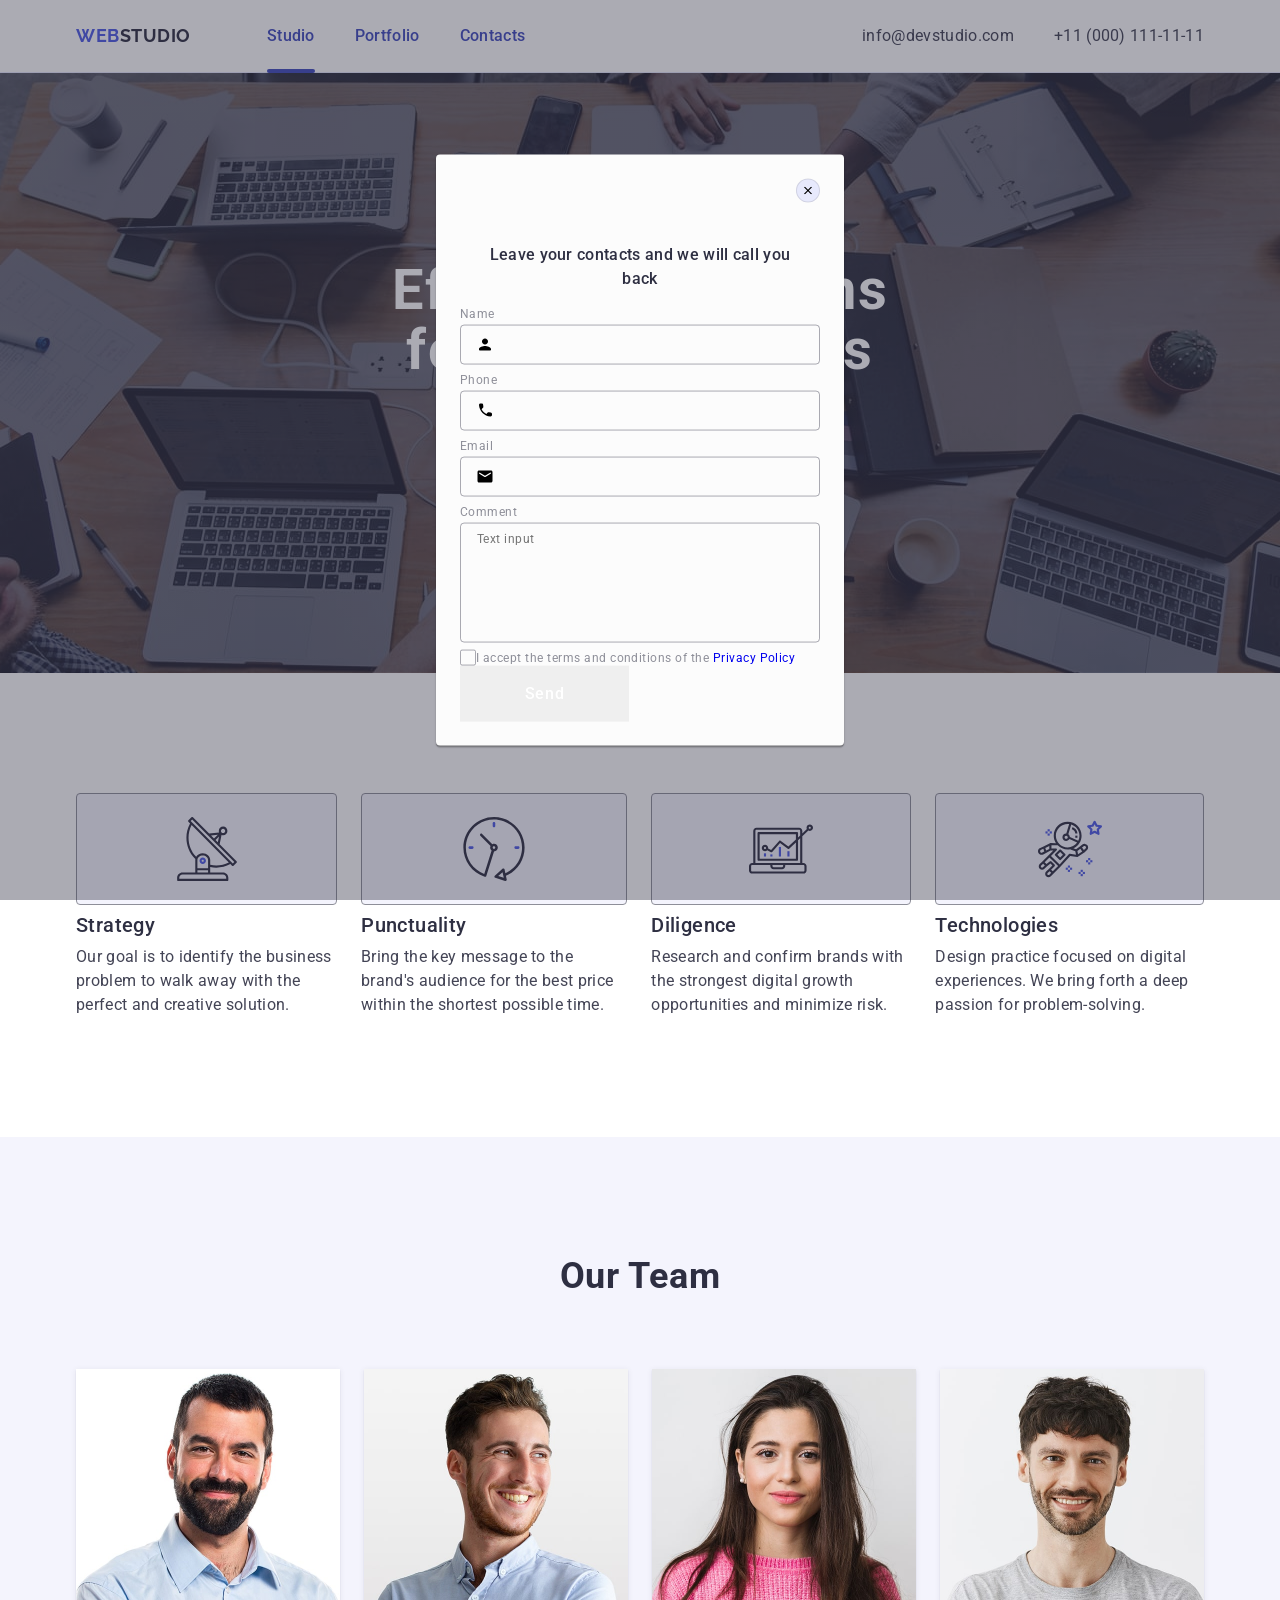
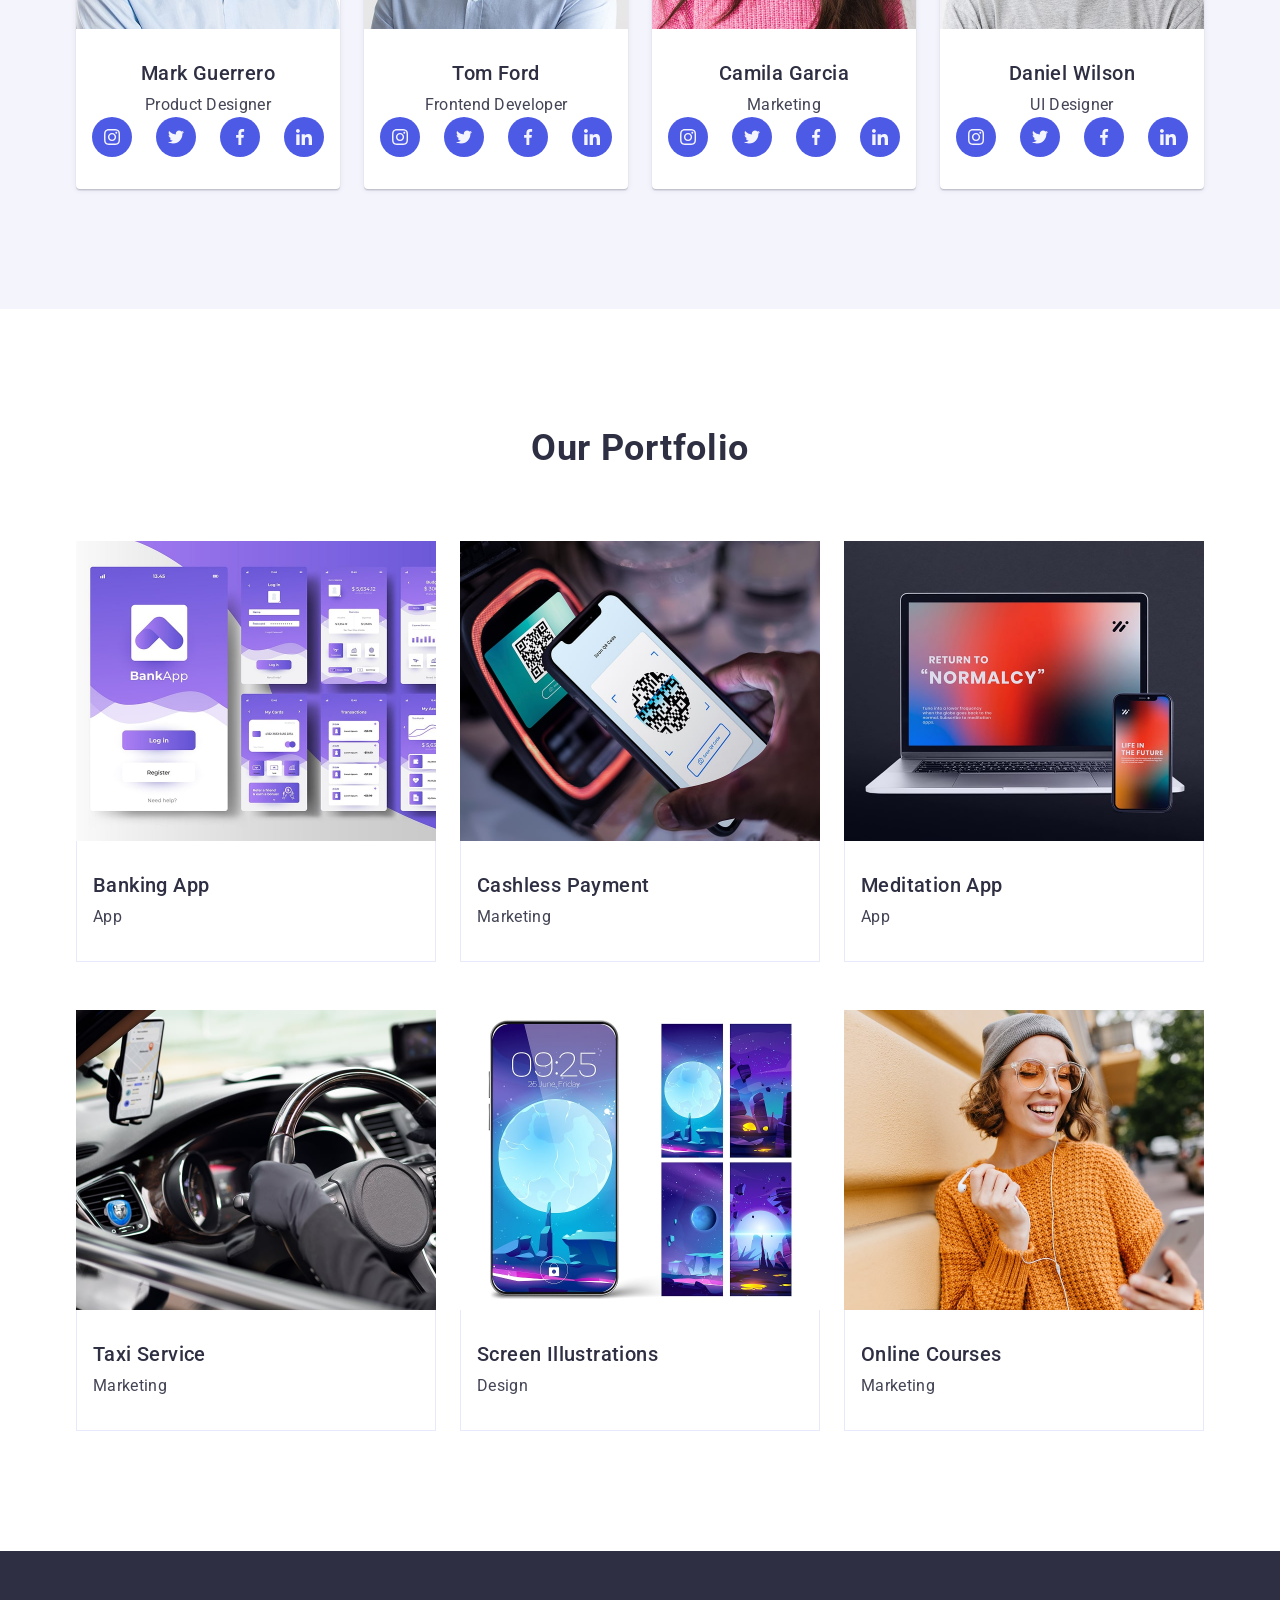
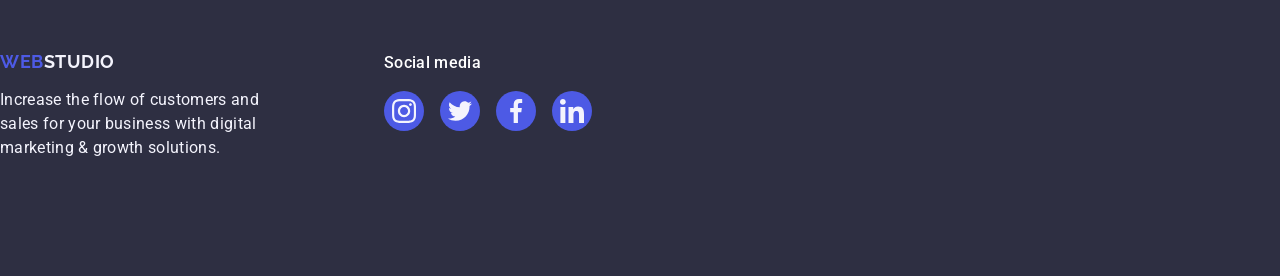
==== index.html @ 7d15ee27 "hw-5" ====
<!DOCTYPE html>
<html lang="en">
<head>
    <meta charset="UTF-8">
    <meta name="viewport" content="width=device-width, initial-scale=1.0">
    <title>Document</title>
    <link rel="stylesheet" href="https://cdnjs.cloudflare.com/ajax/libs/modern-normalize/3.0.1/modern-normalize.min.css" integrity="sha512-q6WgHqiHlKyOqslT/lgBgodhd03Wp4BEqKeW6nNtlOY4quzyG3VoQKFrieaCeSnuVseNKRGpGeDU3qPmabCANg==" crossorigin="anonymous" referrerpolicy="no-referrer" />
    <link rel="preconnect" href="https://fonts.googleapis.com">
    <link rel="preconnect" href="https://fonts.gstatic.com" crossorigin>
    <link href="https://fonts.googleapis.com/css2?family=Raleway:wght@700&family=Roboto:wght@100..900&display=swap" rel="stylesheet">
    <link rel="stylesheet" href="./css/styles.css">
</head>
<body>
   <header class="page-header">
    <div class="container header-container">
        <nav class="header-nav">
            <a class="logo header-logo" href="./index.html">Web<span class="logo-part">Studio</span></a>
            <ul class="nav-list">
                <li class="nav-item">
                    <a class="nav-link active" href="./index.html">Studio</a>
                </li>
                <li class="nav-item">
                    <a class="nav-link" href="">Portfolio</a>
                </li>
                <li class="nav-item">
                    <a class="nav-link" href="">Contacts</a>
                </li>
            </ul>
        </nav>
    <address class="contacts">
    <ul class="contacts-list">
        <li class="contacts-item">
           <a class="contacts-link" href="mailto:info@devstudio.com"> info@devstudio.com</a>
        </li>
        <li class="contacts-item">
            <a class="contacts-link" href="tel:+110001111111">+11 (000) 111-11-11</a>
        </li>
    </ul>
</address>
</div>
   </header> 
   <main>

    <section class="hero-banner" id="hero-banner">
    <div class="container">
            <h1 class="hero-title">Effective Solutions for Your Business</h1>
            <button class="hero-button" type="button">Order Service</button>
            </div>
    </section>
    <section class="benefits" id="benefits">
    <div class="container">
        <h2 class="visually-hidden">none</h2> 
            <ul class="benefits-list">
                <li class="benefits-list-item">
                    <div class="benefits-image">
                <svg class="benefits-list-image" width="64" height="64">
                  <use href="./images/icons.svg#icon-antenna"></use>
                </svg>
                </div>
                <h3 class="benefits-title">Strategy</h3>
                    <p class="benefits-list-item-text">Our goal is to identify the business problem to walk away with the perfect and creative solution.</p>
                </li>
                <li class="benefits-list-item">
                    <div class="benefits-image">
                    <svg class="benefits-list-image"  width="64" height="64">
                      <use href="./images/icons.svg#icon-clock"></use>
                    </svg>
                    </div>
                <h3 class="benefits-title">Punctuality</h3>
                    <p class="benefits-list-item-text">Bring the key message to the brand's audience for the best price within the shortest possible time.</p>
                </li>
                <li class="benefits-list-item">
                    <div class="benefits-image">
                    <svg class="benefits-list-image" width="64" height="64">
                      <use href="./images/icons.svg#icon-diagram"></use>
                    </svg>
                    </div>
                    <h3 class="benefits-title">Diligence</h3>
                <p class="benefits-list-item-text">Research and confirm brands with the strongest digital growth opportunities and minimize risk.</p>
                </li>
                <li class="benefits-list-item">
                    <div class="benefits-image">
                    <svg class="benefits-list-image" width="64" height="64">
                      <use href="./images/icons.svg#icon-astronaut"></use>
                    </svg>
                    </div>
                    <h3 class="benefits-title">Technologies</h3>
                    <p class="benefits-list-item-text">Design practice focused on digital experiences. We bring forth a deep passion for problem-solving.</p>
                </li>
                    </ul>
                </div>
    </section>
    <section class="team" id="ourteam">
        <div class="container">
            <h2 class="team-title">Our Team</h2>
            <ul class="team-list">
                <li class="team-list-item">
                    <img src="./images/markguerrero.jpg" alt="Marck Guerrero"  width="264" height="260">
                     <div class="team-content">
                        <h3 class="team-name-title">Mark Guerrero</h3>
                    <p class="team-text">Product Designer</p>
                     <ul class="team-social-list">
                        <li class="team-social-item">
                            <a class="team-social-link" href="" >
                            <svg class="team-social-item-icon" width="16" height="16">
                              <use href="./images/icons.svg#icon-instagram"></use>
                            </svg>
                        </a>
                        </li>
                        <li class="team-social-item">
                             <a class="team-social-link" href="" >
                              <svg class="team-social-item-icon" width="16" height="16">
                              <use href="./images/icons.svg#icon-twitter"></use>
                            </svg>
                            </a>
                        </li>
                        <li class="team-social-item"> 
                            <a class="team-social-link" href="" >
                              <svg class="team-social-item-icon" width="16" height="16">
                              <use href="./images/icons.svg#icon-facebook"></use>
                            </svg>
                            </a>
                        </li>
                        <li class="team-social-item">
                             <a class="team-social-link" href="" >
                              <svg class="team-social-item-icon" width="16" height="16">
                              <use href="./images/icons.svg#icon-linkedin"></use>
                            </svg>
                            </a>
                        </li>
                    </ul>
                    </div>
                <li class="team-list-item">
                    <img src="./images/tomford.jpg" alt="Tom Ford" width="264" height="260">
                    <div class="team-content">
                        <h3 class="team-name-title">Tom Ford</h3>
                    <p class="team-text">Frontend Developer</p>
                    <ul class="team-social-list">
                        <li class="team-social-item">
                            <a class="team-social-link" href="" >
                            <svg class="team-social-item-icon" width="16" height="16">
                              <use href="./images/icons.svg#icon-instagram"></use>
                            </svg>
                        </a>
                        </li>
                        <li class="team-social-item">
                             <a class="team-social-link" href="" >
                              <svg class="team-social-item-icon" width="16" height="16">
                              <use href="./images/icons.svg#icon-twitter"></use>
                            </svg>
                            </a>
                        </li>
                        <li class="team-social-item"> 
                            <a class="team-social-link" href="" >
                              <svg class="team-social-item-icon" width="16" height="16">
                              <use href="./images/icons.svg#icon-facebook"></use>
                            </svg>
                            </a>
                        </li>
                        <li class="team-social-item">
                             <a class="team-social-link" href="" >
                              <svg class="team-social-item-icon" width="16" height="16">
                              <use href="./images/icons.svg#icon-linkedin"></use>
                            </svg>
                            </a>
                        </li>
                    </ul>
                    </div>
                </li>
                <li class="team-list-item">
                    <img src="./images/camilagarcia.jpg" alt="Camila Garcia" width="264" height="260">
                    <div class="team-content">
                        <h3 class="team-name-title">Camila Garcia</h3>
                        <p class="team-text">Marketing</p>
                         <ul class="team-social-list">
                        <li class="team-social-item">
                            <a class="team-social-link" href="" >
                            <svg class="team-social-item-icon" width="16" height="16">
                              <use href="./images/icons.svg#icon-instagram"></use>
                            </svg>
                        </a>
                        </li>
                        <li class="team-social-item">
                             <a class="team-social-link" href="" >
                              <svg class="team-social-item-icon" width="16" height="16">
                              <use href="./images/icons.svg#icon-twitter"></use>
                            </svg>
                            </a>
                        </li>
                        <li class="team-social-item"> 
                            <a class="team-social-link" href="" >
                              <svg class="team-social-item-icon" width="16" height="16">
                              <use href="./images/icons.svg#icon-facebook"></use>
                            </svg>
                            </a>
                        </li>
                        <li class="team-social-item">
                             <a class="team-social-link" href="" >
                              <svg class="team-social-item-icon" width="16" height="16">
                              <use href="./images/icons.svg#icon-linkedin"></use>
                            </svg>
                            </a>
                        </li>
                    </ul>
                    </div>
                </li>
                <li class="team-list-item">
                    <img src="./images/danielwilson.jpg" alt="Daniel Wilson" width="264" height="260">
                    <div class="team-content"><h3 class="team-name-title">Daniel Wilson</h3>
                    <p class="team-text">UI Designer</p>
                     <ul class="team-social-list">
                        <li class="team-social-item">
                            <a class="team-social-link" href="" >
                            <svg class="team-social-item-icon" width="16" height="16">
                              <use href="./images/icons.svg#icon-instagram"></use>
                            </svg>
                        </a>
                        </li>
                        <li class="team-social-item">
                             <a class="team-social-link" href="" >
                              <svg class="team-social-item-icon" width="16" height="16">
                              <use href="./images/icons.svg#icon-twitter"></use>
                            </svg>
                            </a>
                        </li>
                        <li class="team-social-item"> 
                            <a class="team-social-link" href="" >
                              <svg class="team-social-item-icon" width="16" height="16">
                              <use href="./images/icons.svg#icon-facebook"></use>
                            </svg>
                            </a>
                        </li>
                        <li class="team-social-item">
                             <a class="team-social-link" href="" >
                              <svg class="team-social-item-icon" width="16" height="16">
                              <use href="./images/icons.svg#icon-linkedin"></use>
                            </svg>
                            </a>
                        </li>
                    </ul>
                    </div>
                </li>
            </ul>
            </div>
    </section>    
    <section class="ourportfolio" id="ourportfolio">
        <div class="container">
            <h2 class="ourportfolio-title">Our Portfolio</h2>
            <ul class="ourportfolio-list">
                <li  class="ourportfolio-list-item">
                    <div class="overlay">
                    <img class="ourportfolio-img" src="./images/bankapp.jpg" alt="Banking App" width="360" height="300">
                    <p class="overlay-text">14 Stylish and User-Friendly App Design Concepts · Task Manager App · Calorie Tracker App · Exotic Fruit Ecommerce App · Cloud Storage App</p>
                    </div>
                    <div class="ourportfolio-content">
                        <h3 class="ourportfolio-list-item-title">Banking App</h3>
                        <p  class="ourportfolio-list-item-text">App</p>
                    </div>
                </li>
                <li class="ourportfolio-list-item">
                    <div class="overlay">
                    <img src="./images/terminal.jpg" alt="Terminal" width="360" height="300">
                    <p class="overlay-text">14 Stylish and User-Friendly App Design Concepts · Task Manager App · Calorie Tracker App · Exotic Fruit Ecommerce App · Cloud Storage App</p>
                    </div>
                <div class="ourportfolio-content">
                    <h3 class="ourportfolio-list-item-title">Cashless Payment</h3>
                        <p class="ourportfolio-list-item-text">Marketing</p>
                </div>
                </li>
                <li class="ourportfolio-list-item">
                    <div class="overlay">
                    <img src="./images/laptop.jpg" alt="Laptop" width="360" height="300">
                    <p class="overlay-text">14 Stylish and User-Friendly App Design Concepts · Task Manager App · Calorie Tracker App · Exotic Fruit Ecommerce App · Cloud Storage App</p>
                    </div>
                    <div class="ourportfolio-content">
                        <h3 class="ourportfolio-list-item-title">Meditation App</h3>
                        <p class="ourportfolio-list-item-text">App</p>
                    </div>
                </li>
                <li class="ourportfolio-list-item">
                    <div class="overlay">
                    <img src="./images/gps.jpg" alt="gps" width="360" height="300">
                    <p class="overlay-text">14 Stylish and User-Friendly App Design Concepts · Task Manager App · Calorie Tracker App · Exotic Fruit Ecommerce App · Cloud Storage App</p>
                    </div>
                    <div class="ourportfolio-content">
                        <h3 class="ourportfolio-list-item-title">Taxi Service</h3>
                        <p class="ourportfolio-list-item-text">Marketing</p>
                    </div>
                </li>
                <li class="ourportfolio-list-item">
                    <div class="overlay">
                    <img src="./images/mobile.jpg" alt="Mobile" width="360" height="300">
                    <p class="overlay-text">14 Stylish and User-Friendly App Design Concepts · Task Manager App · Calorie Tracker App · Exotic Fruit Ecommerce App · Cloud Storage App</p>
                    </div>
                    <div class="ourportfolio-content">
                        <h3 class="ourportfolio-list-item-title">Screen Illustrations</h3>
                        <p class="ourportfolio-list-item-text">Design</p>
                    </div>
                </li>
                <li class="ourportfolio-list-item">
                    <div class="overlay">
                    <img src="./images/yellow.jpg" alt="Girl in yellow" width="360" height="300">
                     <p class="overlay-text">14 Stylish and User-Friendly App Design Concepts · Task Manager App · Calorie Tracker App · Exotic Fruit Ecommerce App · Cloud Storage App</p>
                    </div>
                    <div class="ourportfolio-content">
                        <h3 class="ourportfolio-list-item-title">Online Courses</h3>
                        <p class="ourportfolio-list-item-text">Marketing</p>
                    </div>
                </li>
            </ul>
            </div>
    </section>
   </main>
   <footer class="page-footer">
<div class="footer-container">
    <div class="footer-logo-content">
    <a class="logo footer-logo" href="./index.html">Web<span class="logo-part">Studio</span></a>
    <p class="footer-text">Increase the flow of customers and sales for your business with digital marketing & growth solutions.</p>
    </div>
    <div class="footer-social-content" >
    <p class="footer-social-title">Social media</p>
    <ul class="footer-social-list">
                        <li class="footer-social-item">
                            <a class="footer-social-link" href="" >
                            <svg class="footer-social-item-icon" width="24" height="24">
                              <use href="./images/icons.svg#icon-instagram"></use>
                            </svg>
                        </a>
                        </li>
                        <li class="footer-social-item">
                             <a class="footer-social-link" href="" >
                              <svg class="footer-social-item-icon" width="24" height="24">
                              <use href="./images/icons.svg#icon-twitter"></use>
                            </svg>
                            </a>
                        </li>
                        <li class="footer-social-item"> 
                            <a class="footer-social-link" href="" >
                              <svg class="footer-social-item-icon" width="24" height="24">
                              <use href="./images/icons.svg#icon-facebook"></use>
                            </svg>
                            </a>
                        </li>
                        <li class="footer-social-item">
                             <a class="footer-social-link" href="" >
                              <svg class="footer-social-item-icon" width="24" height="24">
                              <use href="./images/icons.svg#icon-linkedin"></use>
                            </svg>
                            </a>
                        </li>
                    </ul>
   </div>
</div>
   </footer>
   <div class="blackdrop is-open">
    <div class="modal-window">
<button class="blackdrop-button" type="button" aria-label="Close modal">
    <svg class="close-icon" width="8" height="8">
      <use href="./images/icons.svg#icon-close"></use>
    </svg>
</button>

<p class="blackdrop-text">Leave your contacts and we will call you back</p>

<form class="blackdrop-form">
    <div class="input-container">
        <label class="label-modal" for="user-name">Name</label>
        <div class="box-input-modal">
        <input 
            class="input-modal"
            type="text"
            name="user-name" 
            id="user-name"/>
        <svg class="input-icon" width="18" height="24">
        <use href="./images/icons.svg#icon-person"></use>
        </svg>
        </div>
    </div>
    <div class="input-container">
    <label class="label-modal" for="user-phone">Phone</label>
         <div class="box-input-modal">
        <input 
            class="input-modal"
            type="text"
            name="phone" 
            id="user-phone"/>
        <svg class="input-icon" width="18" height="24">
        <use href="./images/icons.svg#icon-phone"></use>
        </svg>
        </div>
    </div>
    <div class="input-container">
    <label class="label-modal" for="user-email">Email</label>
         <div class="box-input-modal">
        <input 
            class="input-modal"
            type="text"
            name="user-email" 
            id="email"/>
        <svg class="input-icon" width="18" height="24">
        <use href="./images/icons.svg#icon-email"></use>
        </svg>
        </div>
        </div>
        <div class="comment">
            <label class="label-modal" for="user-comment">Comment</label>
            <textarea class="text-area" name="user-comment" id="user-comment" placeholder="Text input"></textarea>

        </div>
   <div class="box-checkbox-modal">
            <input
              class="input-checkbox-modal visually-hidden"
              type="checkbox"
              id="user-privacy"
              value="true"
              name="user-privacy"
            />

            <label class="label-accept-privacy" for="user-privacy">
                 <span class="span-icon-checkbox">
                     <svg class="icon-accept" width="10" height="8">
                  <use href="./images/icons.svg#icon-click"></use>
                </svg>
                </span>I accept the terms and conditions of the
              <a class="link-privacy-modal" href="#">Privacy Policy</a>
              </label>
          </div>

          <button class="form-send-btn">Send</button>
    
</form>
    </div>
   </div>
</body>
</html>
---- css/styles.css ----
body {
    font-family: "Roboto", sans-serif;
    color: #434455;
    background-color: #fff;
}

ul, ol {
    list-style-type: none;
}

a {
    text-decoration: none;
}
p, ul, ol, h1, h2, h3, h4, h5, h6 {
    margin: 0;
    padding: 0;
}
img {
  display: block;
}
.container {
    width: 1158px;
    padding: 0 15px;
    margin: 0 auto;
}
/* logo */
.logo {
font-family: "Raleway", sans-serif;
font-weight: 700;
font-size: 18px;
line-height: 1.17;
letter-spacing: 0.03em;
text-transform: uppercase;
color: #4d5ae5;
}
.header-logo {
   padding: 24px 0;
   margin-right: 76px; 
}
/* header */
.header-logo .logo-part {
    color: #2e2f42;
}
.page-header {
border-bottom: 1px solid #e7e9fc;
box-shadow: 0px 2px 1px rgba(46, 47, 66, 0.08), 0px 1px 1px rgba(46, 47, 66, 0.16), 0px 1px 6px rgba(46, 47, 66, 0.08);

}
.header-container {
    display: flex;
    align-items: center;
    
}
.header-nav {
    display: flex;
    align-items: center;
}

/* nav */
.nav-link {
font-weight: 500;
font-size: 16px;
line-height: 1.5;
letter-spacing: 0.02em;
color: #404bbf;
padding: 24px 0;
display: block;
position: relative;
transition: color 250ms cubic-bezier(0.4, 0, 0.2, 1);
}
.nav-list {
    display: flex;
    align-items: center;
    gap: 40px;
}
.nav-item {

}
.active {

}
.active::after {
    content: '';
    color: #404bbf;
    position: absolute;
    left: 0;
    bottom: -1px;
    height: 4px;
    background-color: #404bbf;
    border-radius: 2px;
    width: 100%;
 }
.contacts {
    font-style: normal;
    margin-left: auto;
}

.contacts-link {
font-size: 16px;
line-height: 1.5;
letter-spacing: 0.02em;
color: #434455;
padding: 24px 0;
display: block;
transition: color 250ms cubic-bezier(0.4, 0, 0.2, 1);
}

.contacts-link:hover,
.contacts-link:focus,
.nav-link:hover,
.nav-link:focus {
    color: #404bbf;
}
.contacts-list {
display: flex;
align-items: center;
gap: 40px;
}

/* hero */

.hero-banner {
background-image:  linear-gradient(rgba(46, 47, 66, 0.7), rgba(46, 47, 66, 0.7)), 
url(../images/hero-baner.jpg);
padding: 188px 0;
background-repeat: no-repeat;
background-position: center;
background-size: cover;
max-width: 1440px;
margin: 0 auto;
}
.hero-title {
font-weight: 700;
font-size: 56px;
line-height: 1.07;
letter-spacing: 0.02em;
text-align: center;
color: #fff;
display: flex;
align-items: center;
margin: 0 auto;
max-width: 496px;
}
.hero-button {
background-color: #4D5AE5;
font-weight: 500;
font-size: 16px;
line-height: 1.5;
letter-spacing: 0.04em;
color: #fff;
cursor: pointer;
margin-top: 48px;
display: block;
align-items: center;
margin-left: auto;
margin-right: auto;
padding: 16px 32px;
min-width: 169px;
height: 56px;
border: none;
border-radius: 4px;
transition: background-color 250ms cubic-bezier(0.4, 0, 0.2, 1);
}
.hero-button:hover,
.hero-button:focus {
    background-color: #404BBF
}

/* benefits */
.visually-hidden {
  position: absolute;
  width: 1px;
  height: 1px;
  margin: -1px;
  border: 0;
  padding: 0;
  white-space: nowrap;
  clip-path: inset(100%);
  clip: rect(0, 0, 0, 0);
  overflow: hidden;
}

.benefits {
padding: 120px 0;
}

.benefits-list {
    display: flex;
    align-items: center;
    gap: 24px;

}

.benefits-list-item {
width: calc((100%-72px)/4);

}
.benefits-image {
display: flex;
border: 1px solid #8e8f99;
border-radius: 4px;
background-color: #f4f4fd;
align-items: center;
justify-content: center;
height: 112px;
margin-bottom: 8px; 
}
.benefits-title {
font-weight: 500;
font-size: 20px;
line-height: 1.2;
letter-spacing: 0.02em;
color: #2e2f42;
margin-bottom: 8px;
margin-top: 8px;
}

.benefits-list-item-text {
font-weight: 400;
font-size: 16px;
line-height: 1.5;
letter-spacing: 0.02em;
color: #434455;
}

/* team */
.team {
background-color: #F4F4FD;
padding: 120px 0;
}
.team-title {
font-size: 36px;
line-height: 1.11;
letter-spacing: 0.02em;
text-align: center;
color: #2e2f42;
 text-transform: capitalize;
 margin-bottom: 72px;
}
.team-list {
display: flex;
align-items: center;
gap: 24px;
}
.team-list-item {
background-color: #FFFFFF;
width: calc((100%-72px)/4);
border-radius: 0 0 4px 4px;
 box-shadow: 0px 1px 6px rgba(46, 47, 66, 0.08),
 0px 1px 1px rgba(46, 47, 66, 0.16), 0px 2px 1px rgba(46, 47, 66, 0.08);
}
.team-content {
    padding: 32px 0;
}
.team-name-title {
font-weight: 500;
font-size: 20px;
line-height: 1.2;
letter-spacing: 0.02em;
text-align: center;
color: #2e2f42;
margin-bottom: 8px
}
.team-text {
font-weight: 400;
font-size: 16px;
line-height: 1.5;
letter-spacing: 0.02em;
text-align: center;
color: #434455;
}
.team-social-list {
display: flex;
gap: 24px;
justify-content: center;
}
.team-social-item {

}
.team-social-link {
background-color: #4d5ae5;
border-radius: 50%;
width: 40px;
height: 40px;
display: flex;
justify-content: center;
align-items: center;
transition: background-color 250ms cubic-bezier(0.4, 0, 0.2, 1); 

}
.team-social-link:hover {
background-color: #404bbf; 
}
.team-social-link:focus {
background-color: #404bbf;
}
.team-social-item-icon {    
fill: #f4f4fd;
}
/* ourportfolio */

.ourportfolio {
padding: 120px 0;

}
.ourportfolio-title {
font-size: 36px;
line-height: 1.11111;
letter-spacing: 0.02em;
text-align: center;
color: #2e2f42;
line-height: 1.11;
text-transform: capitalize;
margin-bottom: 72px;
}
.ourportfolio-list{
display: flex;
align-items: center;
flex-wrap: wrap;
column-gap: 24px;
row-gap: 48px;


}
.ourportfolio-list-item {
width: calc((100% - 48px)/3);
transition: box-shadow 250ms cubic-bezier(0.4, 0, 0.2, 1);
cursor: pointer;
}
.ourportfolio-list-item:hover {
box-shadow: 0px 1px 6px rgba(46, 47, 66, 0.08), 
0px 1px 1px rgba(46, 47, 66, 0.16),
0px 2px 1px rgba(46, 47, 66, 0.08); 

}
.ourportfolio-content {
    padding: 32px 16px;
    border: 1px solid #e7e9fc;
    border-top: none; 
}
.ourportfolio-list-item-title {
font-weight: 500;
font-size: 20px;
line-height: 1.2;
letter-spacing: 0.02em;
color: #2e2f42;
margin-bottom: 8px


}
.ourportfolio-list-item-text {
font-weight: 400;
font-size: 16px;
line-height: 1.5;
letter-spacing: 0.02em;
color: #434455;
}
.ourportfolio-img {
overflow: hidden;
position: relative;
}
.overlay {
overflow: hidden;
position: relative;
}
.overlay-text {
    position: absolute;
    top: 0;
    font-size: 16px;
    line-height: 1.5;
    letter-spacing: 0.02em;
    color: #f4f4fd;
    background-color: #4d5ae5;
    padding: 40px 32px;
    width: 100%;
    height: 100%;
    transform: translateY(100%);
    transition: transform 250ms cubic-bezier(0.4, 0, 0.2, 1);
}
.ourportfolio-list-item:hover .overlay-text {
transform: translateY(0);
}
/* footer */
.footer-container {
display: flex;
 align-items: baseline;
}
.page-footer {
 background-color: #2e2f42;
 padding: 100px 0;
}
.footer-logo {
display: inline-block;
margin-bottom: 16px; 
}
.footer-logo .logo-part {
color: #f4f4fd;
}
.footer-text {
line-height: 1.5;
letter-spacing: 0.02em;
color: #f4f4fd;
width: 264px;
margin-bottom: 16px;
}
.footer-logo-content {
margin-right: 120px;
}
.footer-social-title {
font-weight: 500;
font-size: 16px;
line-height: 1.5;
letter-spacing: 0.02em;
color: #fff;
margin-bottom: 16px; 
}
.footer-social-list {
gap: 16px;
display: flex;
justify-content: center;
}
.footer-social-item {

}
.footer-social-link {
background-color: #4d5ae5;
border-radius: 50%;
width: 40px;
height: 40px;
display: flex;
justify-content: center;
align-items: center;
transition: background-color 250ms cubic-bezier(0.4, 0, 0.2, 1);   
}
.footer-social-link:focus {
background-color: #31d0aa;
}
.footer-social-link:hover {
background-color: #31d0aa;
}
.footer-social-item-icon {
fill: #f4f4fd;
}
.blackdrop {
position: fixed;
top: 0;
left: 0;
width: 100%;
height: 100%;
background-color: rgba(46, 47, 66, 0.4);

pointer-events: none;
transition: opacity 250ms cubic-bezier(0.4, 0, 0.2, 1), visibility 250ms cubic-bezier(0.4, 0, 0.2, 1); 
}

 .blackdrop .is-open {
opacity: 1;
visibility: visible;
pointer-events: auto;

}
.modal-window {
position: absolute;
top: 50%;
left: 50%;
width: 408px;
min-height: 584px;
box-shadow: 0 1px 1px 0 rgba(0, 0, 0, 0.14),
 0 1px 3px 0 rgba(0, 0, 0, 0.12),
 0 2px 1px 0 rgba(0, 0, 0, 0.2);
background-color: #fcfcfc;
border-radius: 4px;
transform: translate(-50%, -50%);
padding: 72px 24px 24px 24px;
transition: transform 250ms cubic-bezier(0.4, 0, 0.2, 1); 
}
.blackdrop-button {
position: absolute;
top: 24px;
right: 24px;
display: flex;
border-radius: 50%;
width: 24px;
height: 24px;
justify-content: center;
align-items: center;
background-color: #E7E9FC;
border: 1px solid rgba(0, 0, 0, 0.1);
cursor: pointer;
padding: 0;
transition: background-color 250ms cubic-bezier(0.4, 0, 0.2, 1), border 250ms cubic-bezier(0.4, 0, 0.2, 1); 
}

.close-icon {
transition: fill 250ms cubic-bezier(0.4, 0, 0.2, 1);
}

.blackdrop-button:hover
.blackdrop-button:focus {
border: none;
background-color: #404bbf;
fill: #ffffff;

}
.blackdrop-text {
font-weight: 500;
font-size: 16px;
line-height: 1.5;
letter-spacing: 0.02em;
text-align: center;
color: #2e2f42;
margin: 16px;

}
.input-container{
position: relative;
margin-bottom: 8px;
}
.box-input-modal {
position: relative;
}
.label-modal {
font-weight: 400;
font-size: 12px;
line-height: 1.16667;
letter-spacing: 0.04em;
color: #8e8f99;
display: block;
margin-bottom: 4px;
line-height: 1.17;
}
.input-modal {
width: 100%;
height: 40px;
border-radius: 4px;
height: 40px;
background-color: transparent;
padding-left: 38px; 
outline: transparent;
transition: border-color 250ms cubic-bezier(0.4, 0, 0.2, 1); 
 border: 1px solid rgba(46, 47, 66, 0.4); 
}
.input-modal:focus .input-icon {
border-color: #4D5AE5;
fill: #4D5AE5;
}
.input-icon {
position: absolute;
left: 16px;
top: 50%;
transform: translateY(-50%);
transition: fill 250ms cubic-bezier(0.4, 0, 0.2, 1); 
}
.text-area {
width: 100%;
height: 120px; 
font-weight: 400;
font-size: 12px;
line-height: 1.17;
letter-spacing: 0.04em;
color: rgba(46, 47, 66, 0.4);
border: 1px solid rgba(46, 47, 66, 0.4);
border-radius: 4px;
background-color: transparent; 
padding: 8px 16px;
outline: transparent;
resize: none; 
 transition: border-color 250ms cubic-bezier(0.4, 0, 0.2, 1);
}
.text-area:focus {
border-color: #4D5AE5;
}
.label-accept-privacy {
font-size: 12px;
line-height: 1.16667;
letter-spacing: 0.04em;
color: #8e8f99;
}
.span-icon-checkbox {
width: 16px;
height: 16px; 
border: 1px solid rgba(46, 47, 66, 0.4);
border-radius: 2px; 
transition: background-color 250ms cubic-bezier(0.4, 0, 0.2, 1), border 250ms cubic-bezier(0.4, 0, 0.2, 1), fill 250ms cubic-bezier(0.4, 0, 0.2, 1);
display: inline-flex;
align-items: center; 
justify-content: center;
fill: transparent; 
}
.form-send-btn {
display: block;
min-width: 169px;
height: 56px;
font-family: "Roboto", sans-serif;
font-weight: 500;
font-size: 16px;
line-height: 1.5;
letter-spacing: 0.04em;
text-align: center;
color: #fff;
cursor: pointer
background-color: #4D5AE5;
border: none;
 transition: background-color 250ms cubic-bezier(0.4, 0, 0.2, 1); 
}
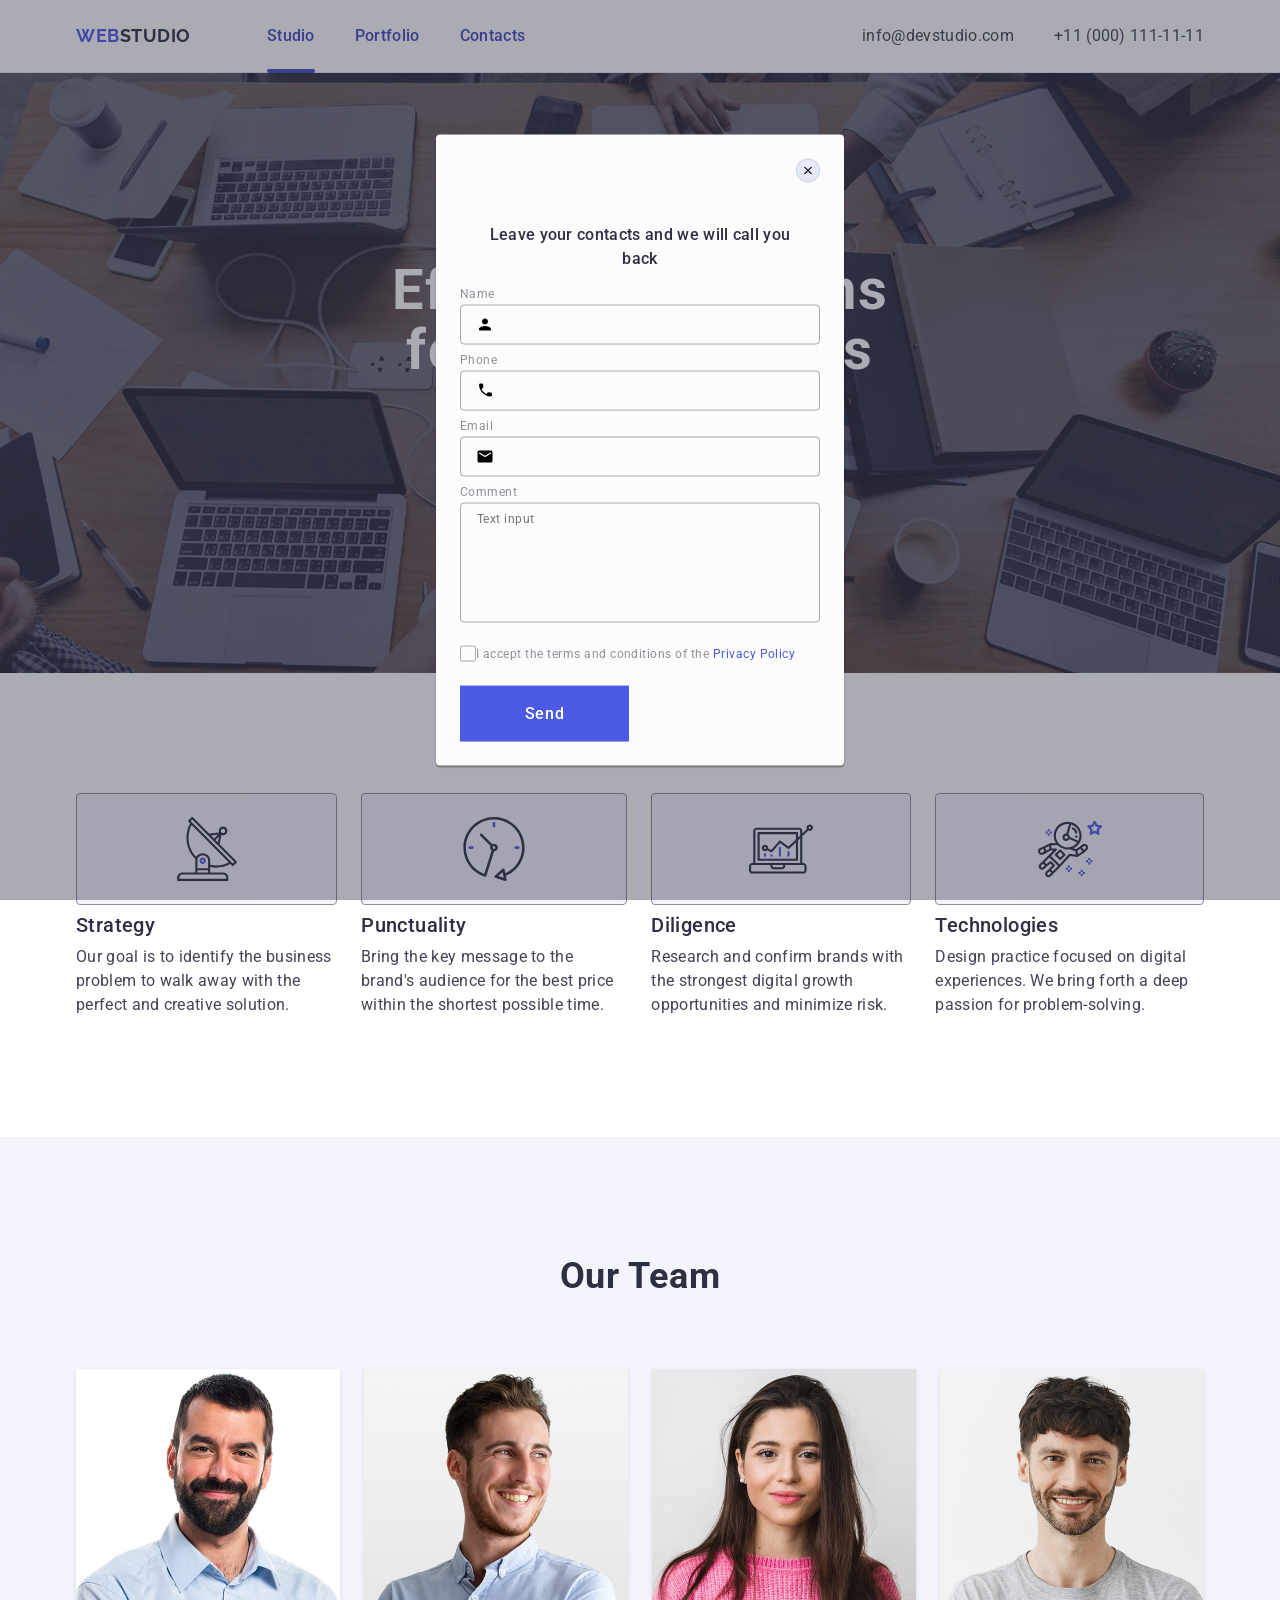
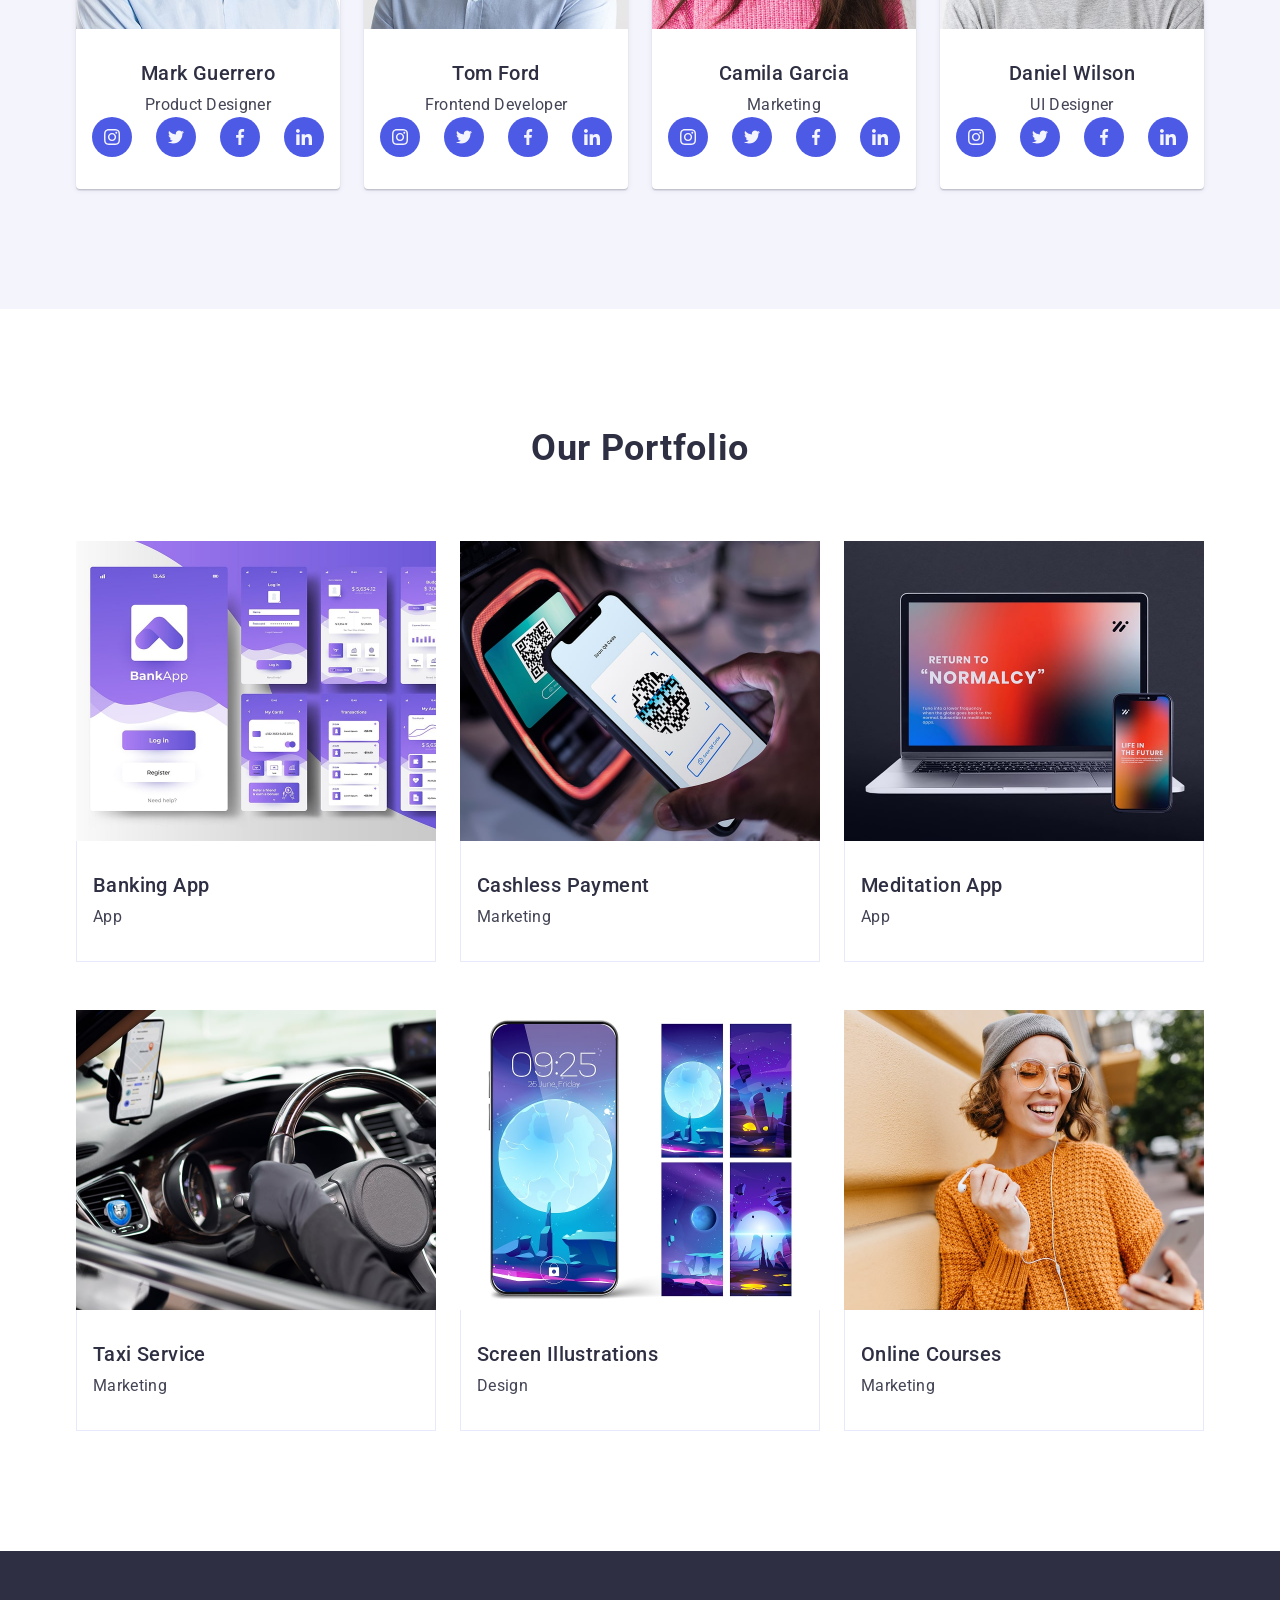
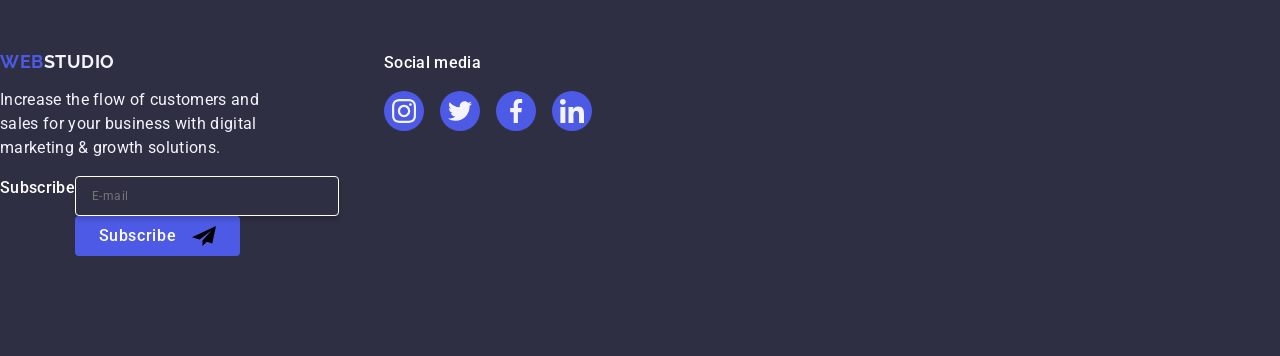
==== commit 2c31b63c: "hw-5" ====
--- a/index.html
+++ b/index.html
@@ -350,6 +350,19 @@
                         </li>
                     </ul>
    </div>
+</div>
+<div class="footer-form">
+    <p class="footer-subscribe-text">Subscribe</p>
+<form class="footer-form">
+    <label class="footer-form-email" for="">
+        <input class="footer-input-email" type="email" placeholder="E-mail">
+        <button class="footer-btn-submit" type="submit">Subscribe
+            <svg class="footer-btn-icon" width="24" height="24">
+              <use href="./images/icons.svg#icon-submit"></use>
+            </svg>
+        </button>
+    </label>
+</form>
 </div>
    </footer>
    <div class="blackdrop is-open">
--- a/css/styles.css
+++ b/css/styles.css
@@ -551,6 +551,9 @@
 transform: translateY(-50%);
 transition: fill 250ms cubic-bezier(0.4, 0, 0.2, 1); 
 }
+.comment {
+margin-bottom: 16px;
+}
 .text-area {
 width: 100%;
 height: 120px; 
@@ -572,9 +575,10 @@
 }
 .label-accept-privacy {
 font-size: 12px;
-line-height: 1.16667;
+line-height: 1.17;
 letter-spacing: 0.04em;
 color: #8e8f99;
+
 }
 .span-icon-checkbox {
 width: 16px;
@@ -598,8 +602,59 @@
 letter-spacing: 0.04em;
 text-align: center;
 color: #fff;
-cursor: pointer
+cursor: pointer;
 background-color: #4D5AE5;
 border: none;
- transition: background-color 250ms cubic-bezier(0.4, 0, 0.2, 1); 
+background-color 250ms cubic-bezier(0.4, 0, 0.2, 1); 
+}
+.box-checkbox-modal {
+margin-bottom: 24px; 
+}
+.link-privacy-modal {
+color: #4d5ae5;
+}
+.footer-subscribe-text {
+font-weight: 500;
+font-size: 16px;
+line-height: 1.5;
+letter-spacing: 0.02em;
+color: #fff;
+}
+.footer-form {
+display: flex;
+gap 24px;
+}
+.footer-input-email {
+width: 264px; 
+height: 40px;
+border: 1px solid #fff;
+border-radius: 4px;
+background-color: transparent;  
+font-size: 12px;
+line-height: 2;
+letter-spacing: 0.04em;
+color: #fff;
+padding-left: 16px;
+box-shadow: 0 4px 4px 0 rgba(0, 0, 0, 0.15);
+border-radius: 4px;
+}
+.footer-btn-submit {
+width: 165px;
+height: 40px;
+display: flex;
+justify-content: center;
+align-items: center;
+font-family: "Roboto", sans-serif;
+font-weight: 500;
+font-size: 16px;
+line-height: 1.5;
+letter-spacing: 0.04em;
+color: #fff;
+cursor: pointer;
+background-color: #4D5AE5;
+border: none;
+border-radius: 4px;
+}
+.footer-btn-icon {
+margin-left: 16px; 
 }
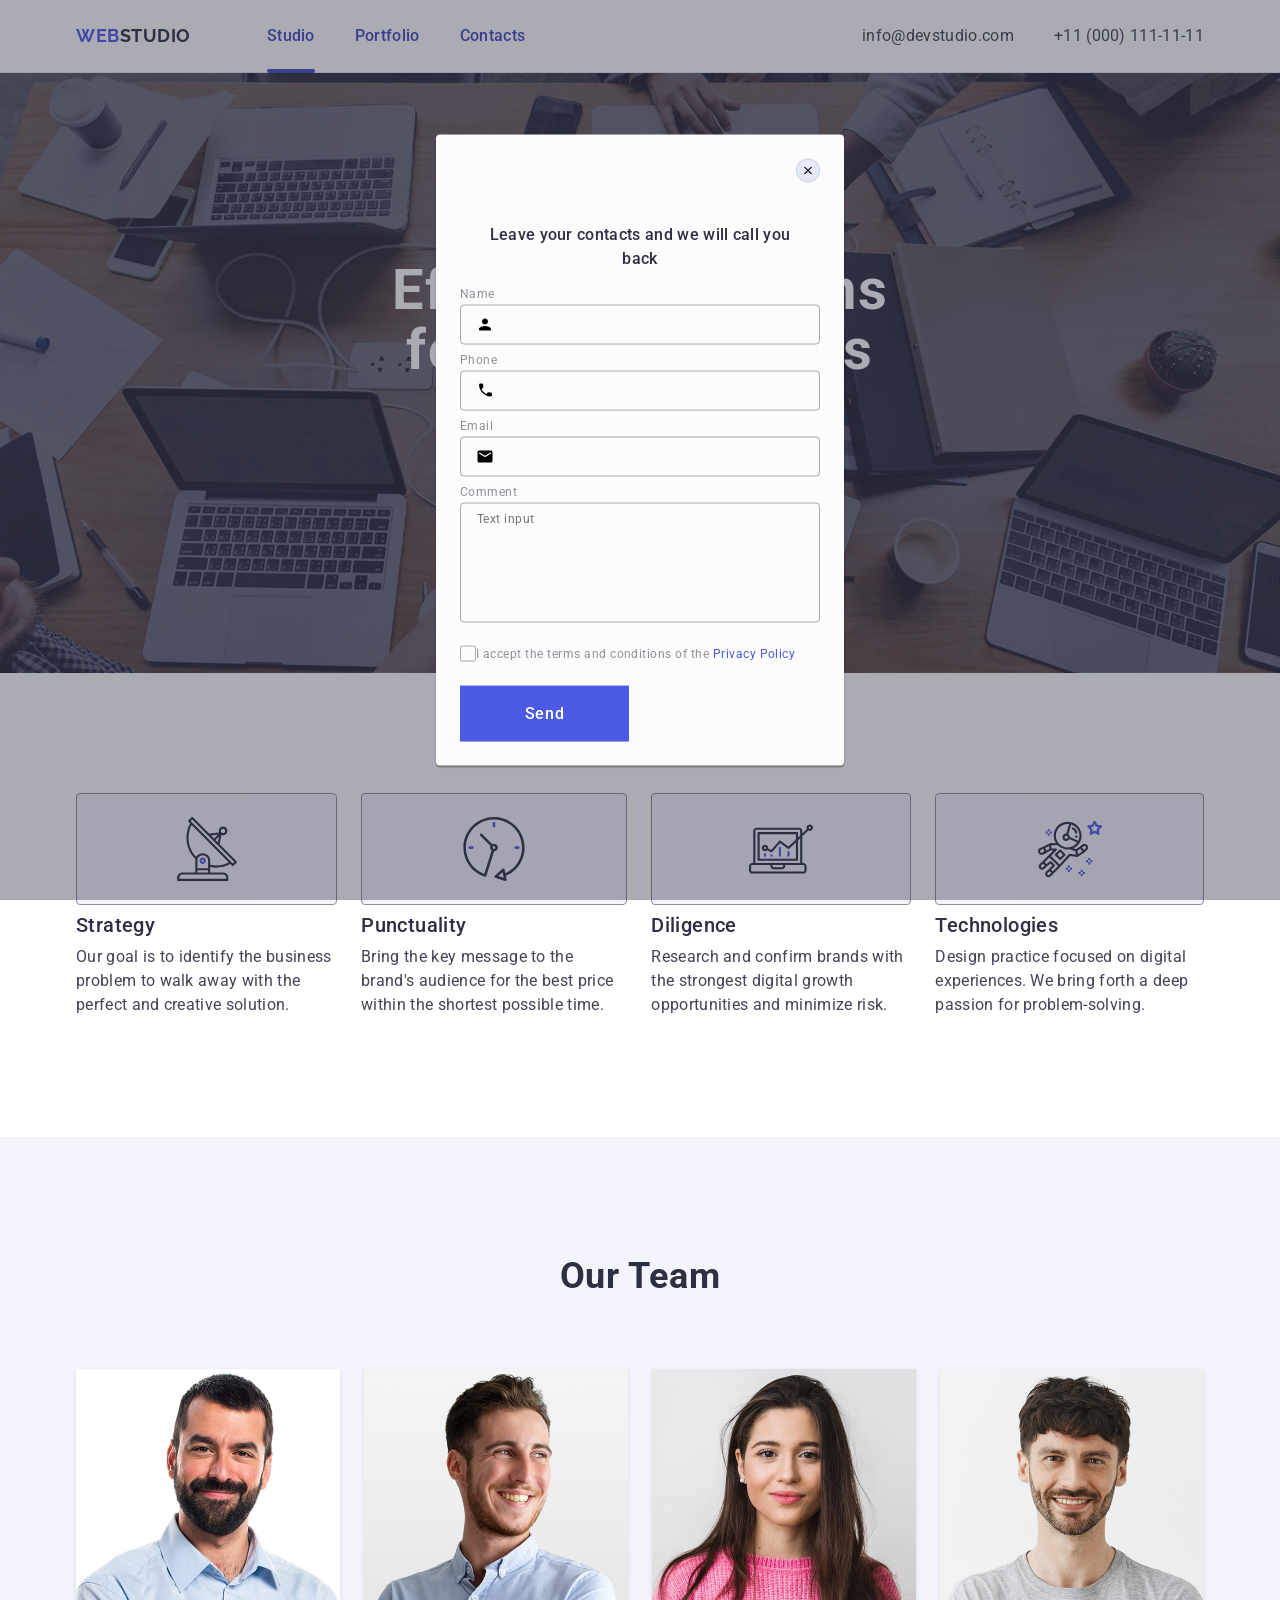
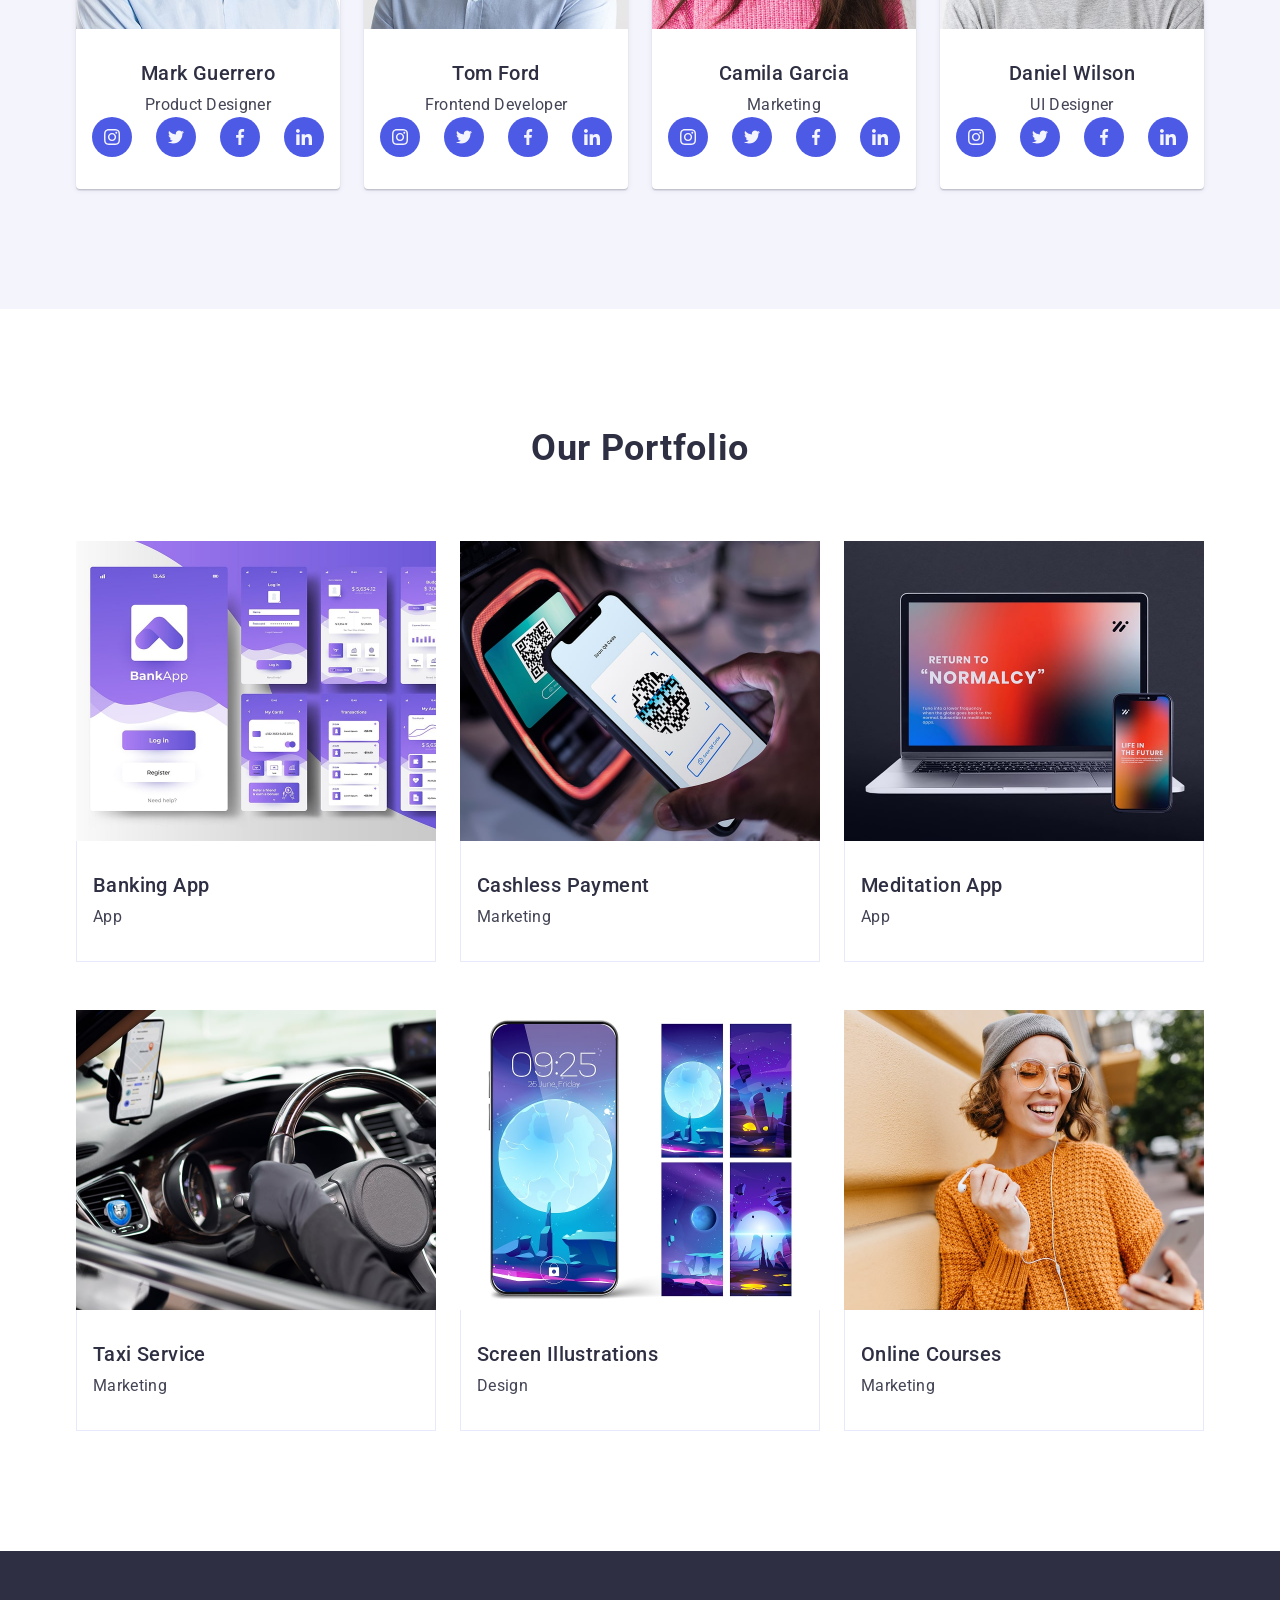
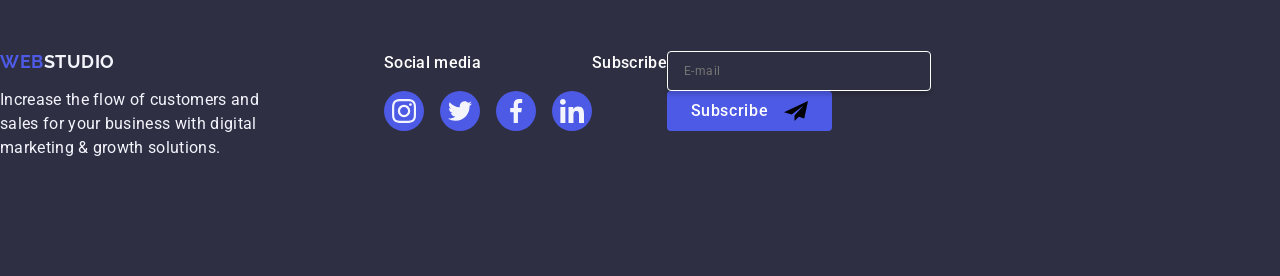
==== commit 68aaebf7: "hw-5" ====
--- a/index.html
+++ b/index.html
@@ -349,9 +349,8 @@
                             </a>
                         </li>
                     </ul>
-   </div>
-</div>
-<div class="footer-form">
+             </div>
+    <div class="footer-form">
     <p class="footer-subscribe-text">Subscribe</p>
 <form class="footer-form">
     <label class="footer-form-email" for="">
@@ -364,6 +363,8 @@
     </label>
 </form>
 </div>
+</div>
+
    </footer>
    <div class="blackdrop is-open">
     <div class="modal-window">
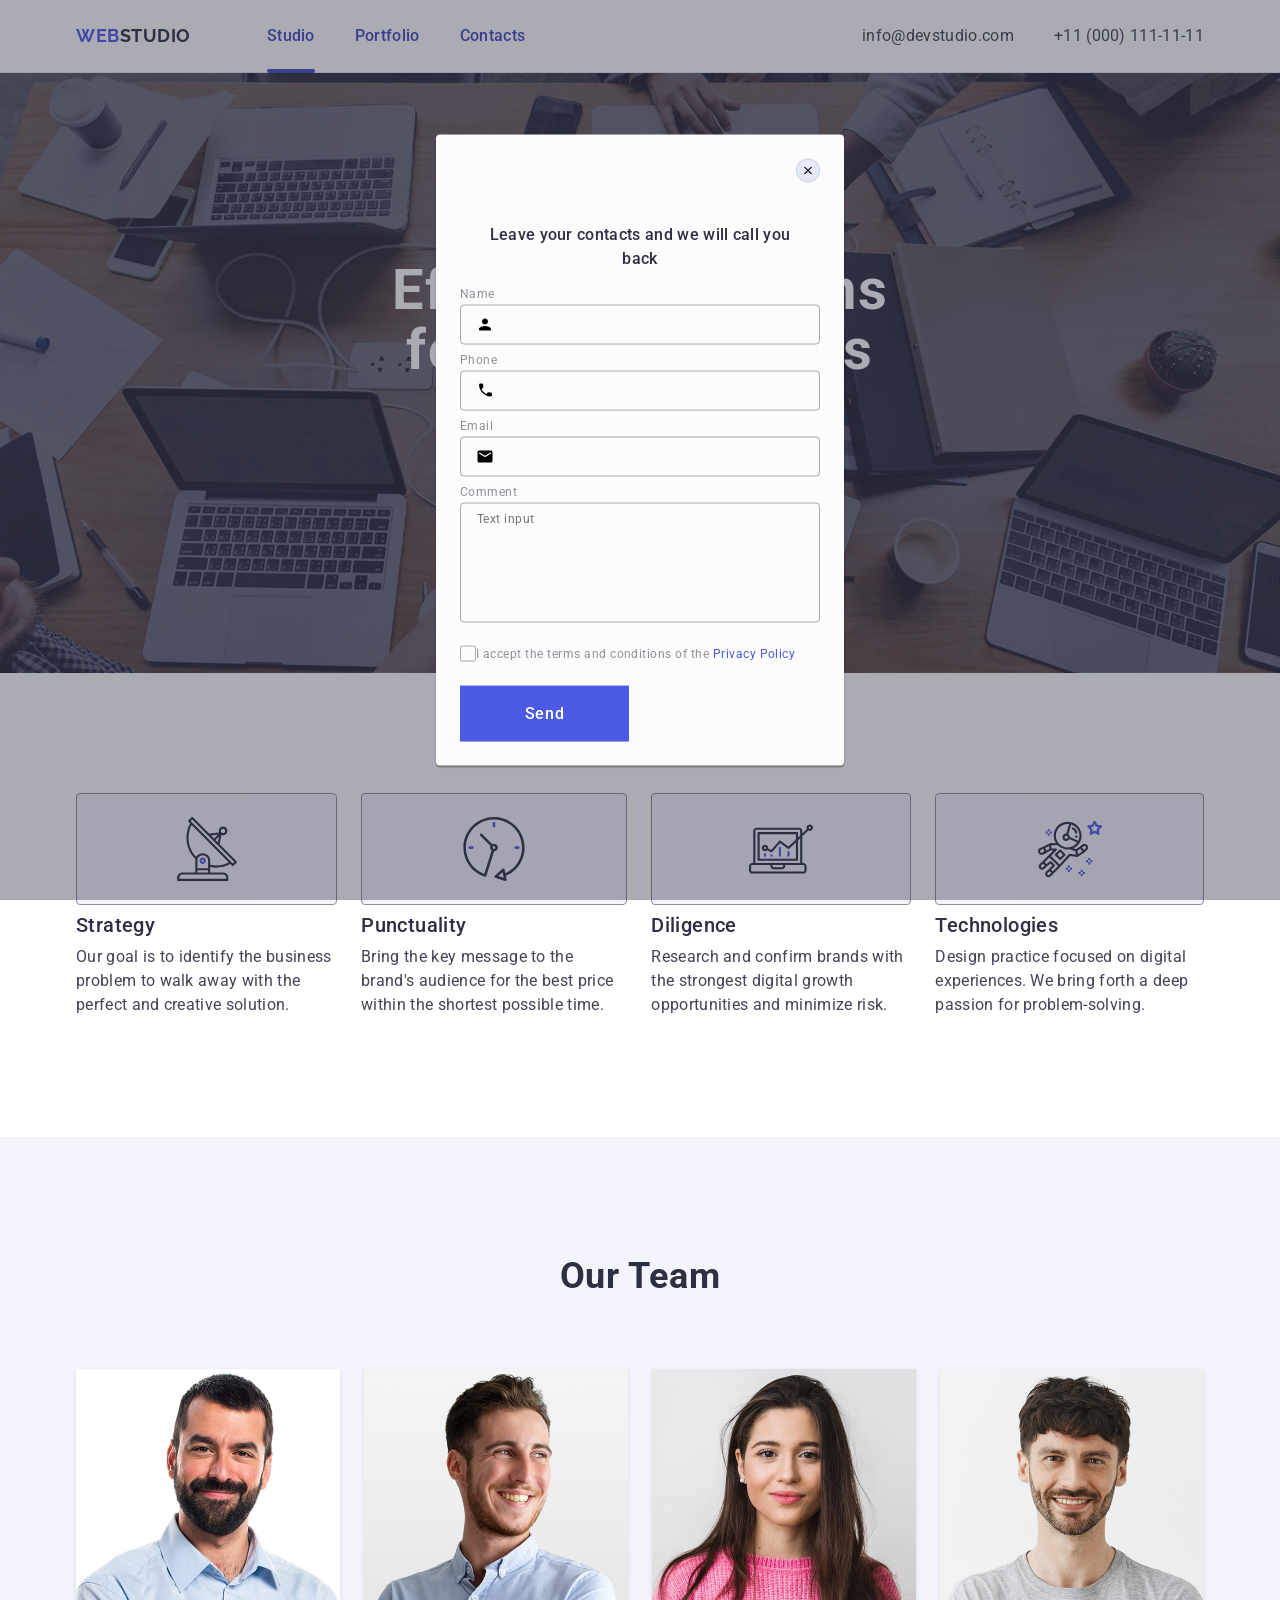
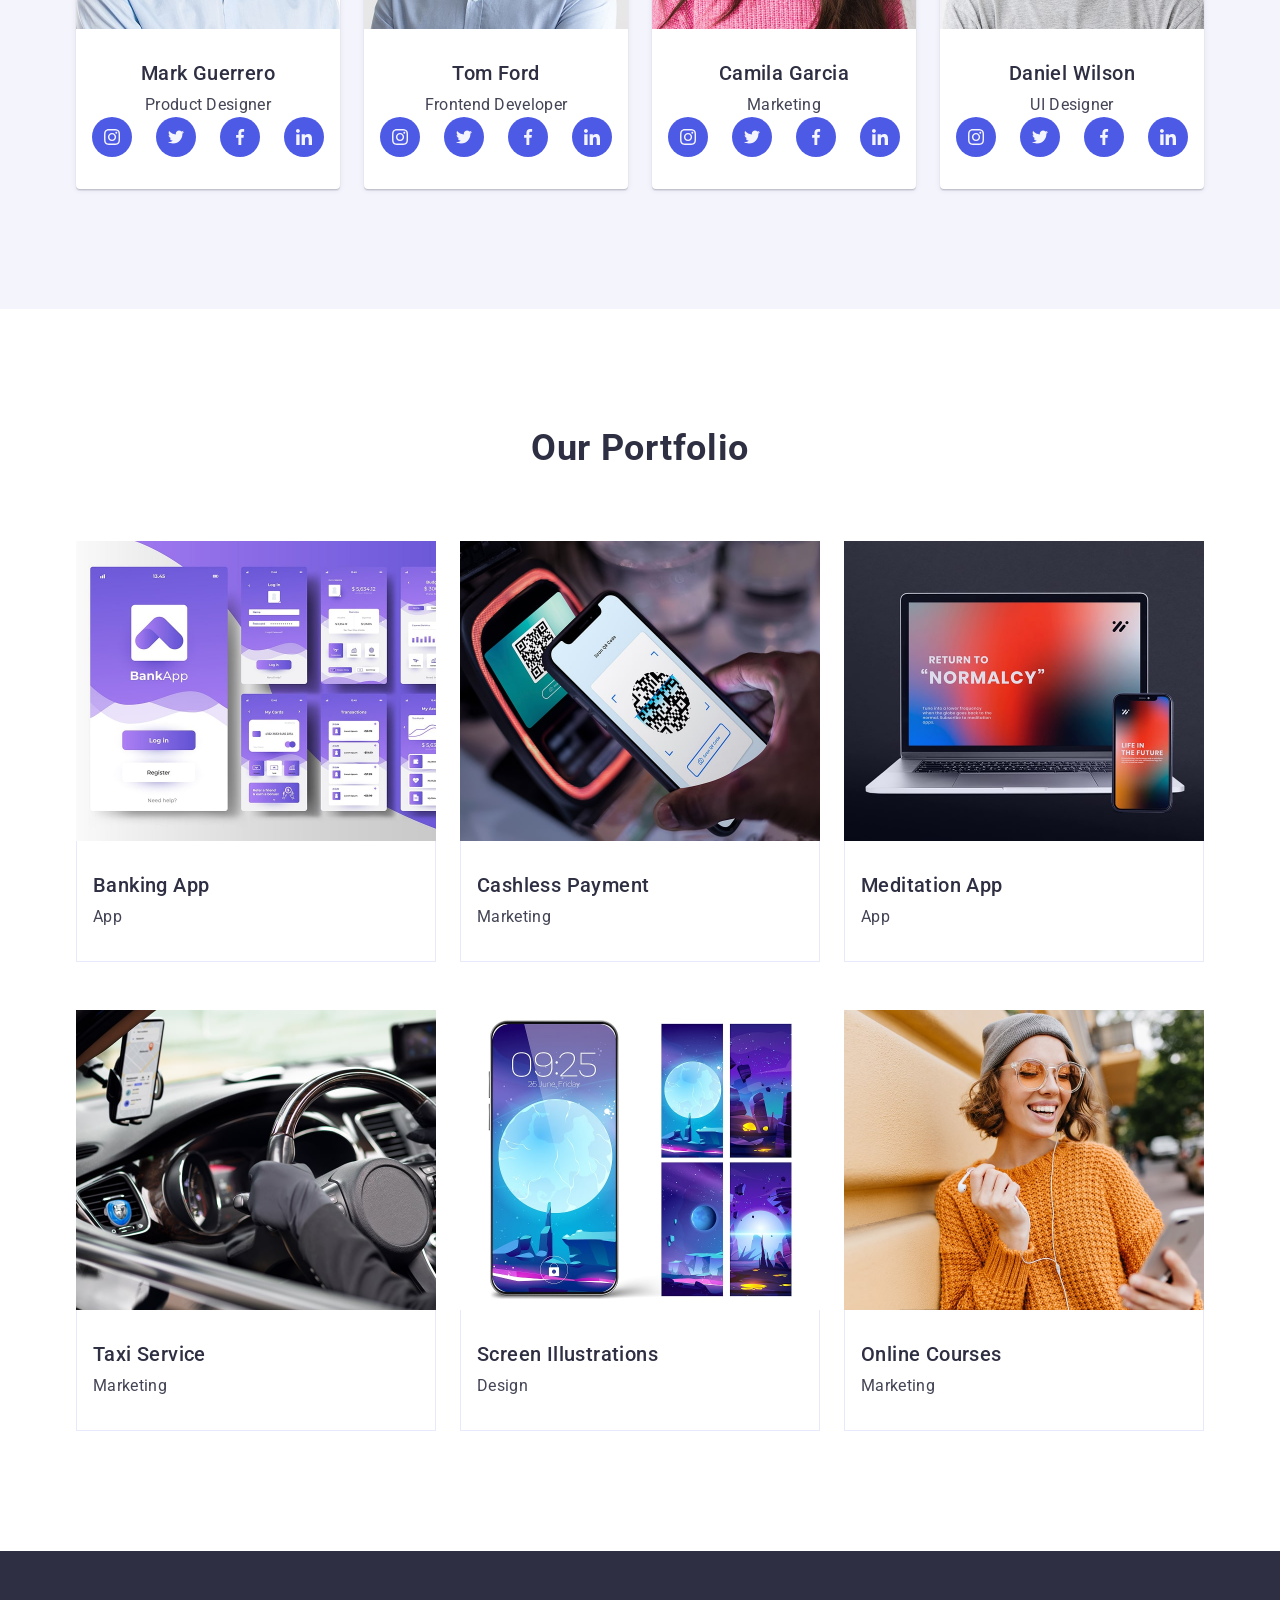
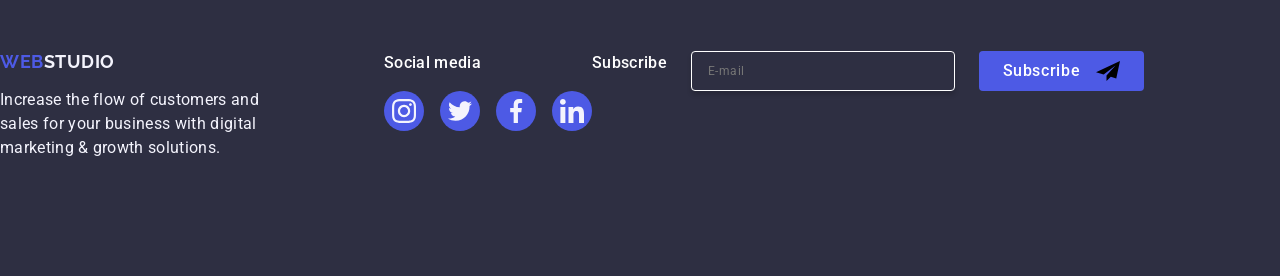
==== commit 518185a6: "hw-5" ====
--- a/index.html
+++ b/index.html
@@ -354,13 +354,14 @@
     <p class="footer-subscribe-text">Subscribe</p>
 <form class="footer-form">
     <label class="footer-form-email" for="">
-        <input class="footer-input-email" type="email" placeholder="E-mail">
+        <input class="footer-input-email" name="user-email" type="email" placeholder="E-mail">
+        </label>
         <button class="footer-btn-submit" type="submit">Subscribe
             <svg class="footer-btn-icon" width="24" height="24">
               <use href="./images/icons.svg#icon-submit"></use>
             </svg>
         </button>
-    </label>
+    
 </form>
 </div>
 </div>
--- a/css/styles.css
+++ b/css/styles.css
@@ -619,10 +619,11 @@
 line-height: 1.5;
 letter-spacing: 0.02em;
 color: #fff;
+margin-bottom: 16px;
 }
 .footer-form {
 display: flex;
-gap 24px;
+gap: 24px;
 }
 .footer-input-email {
 width: 264px; 
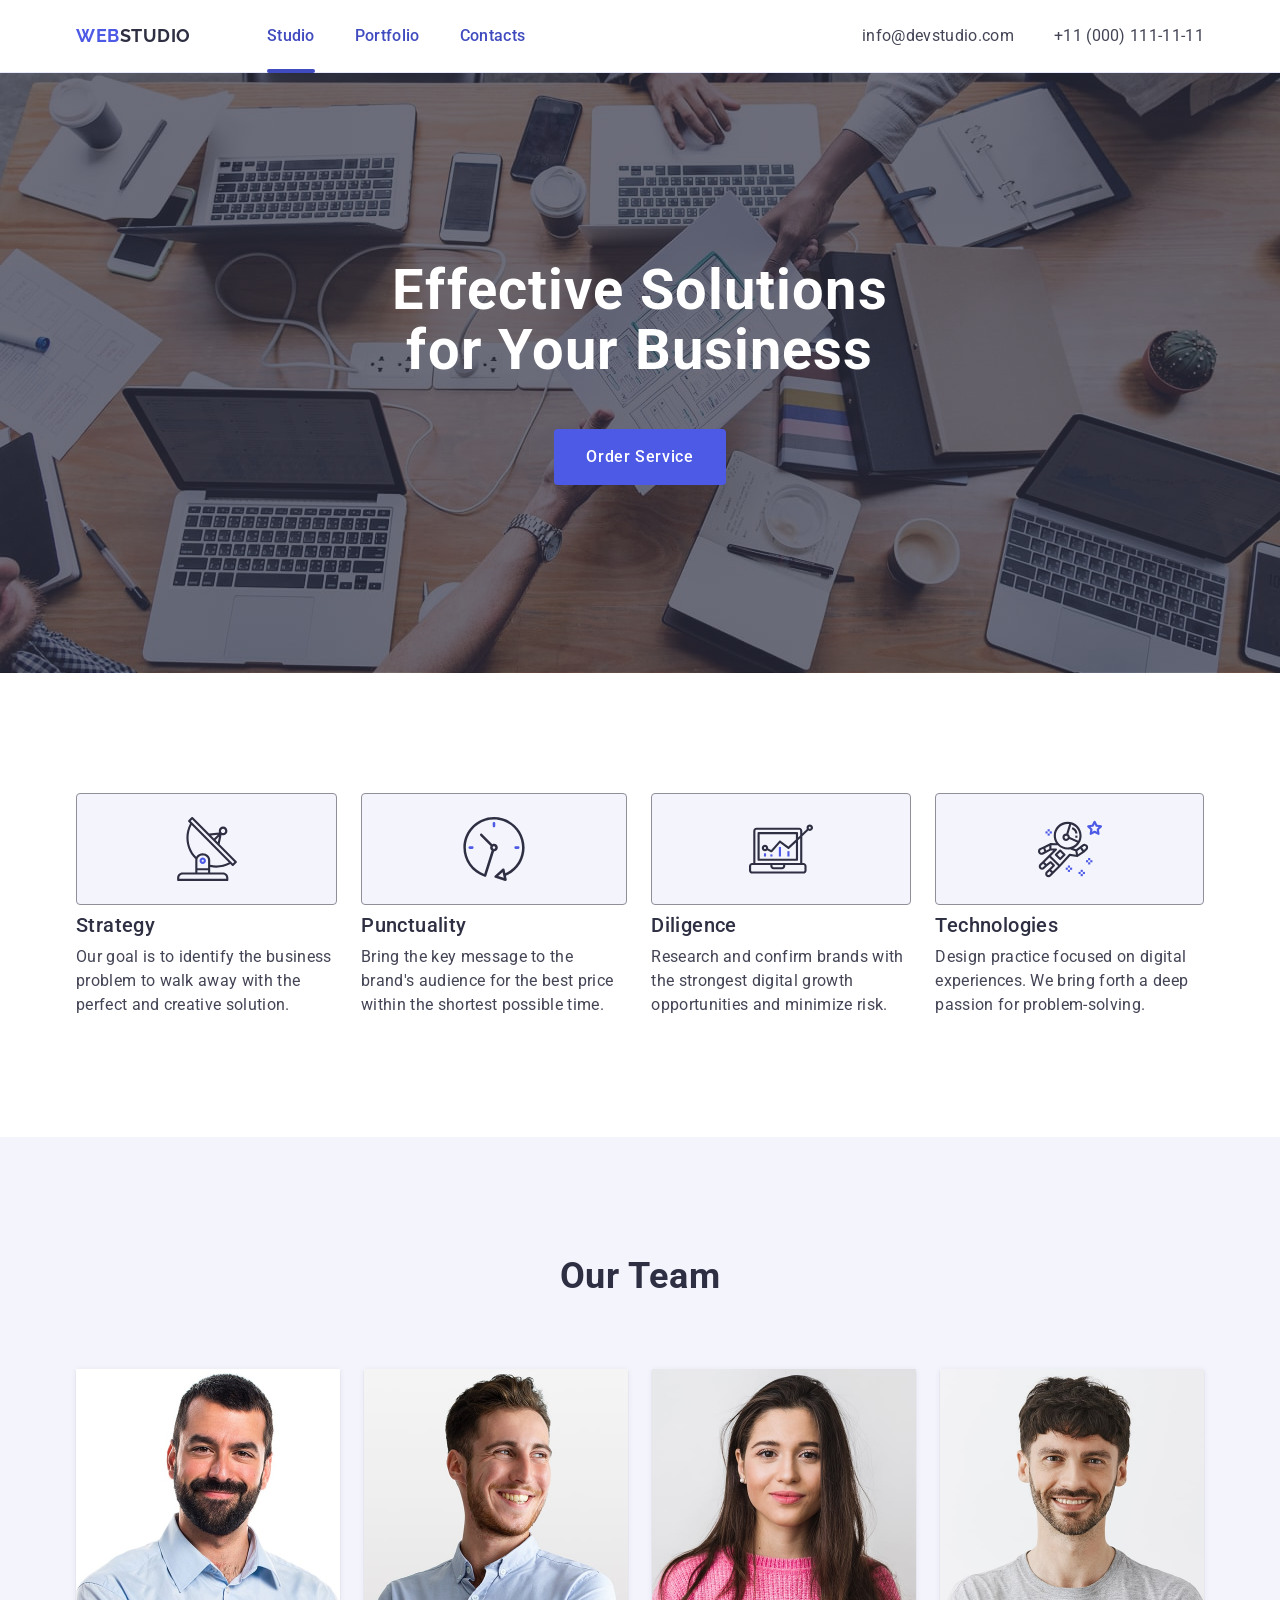
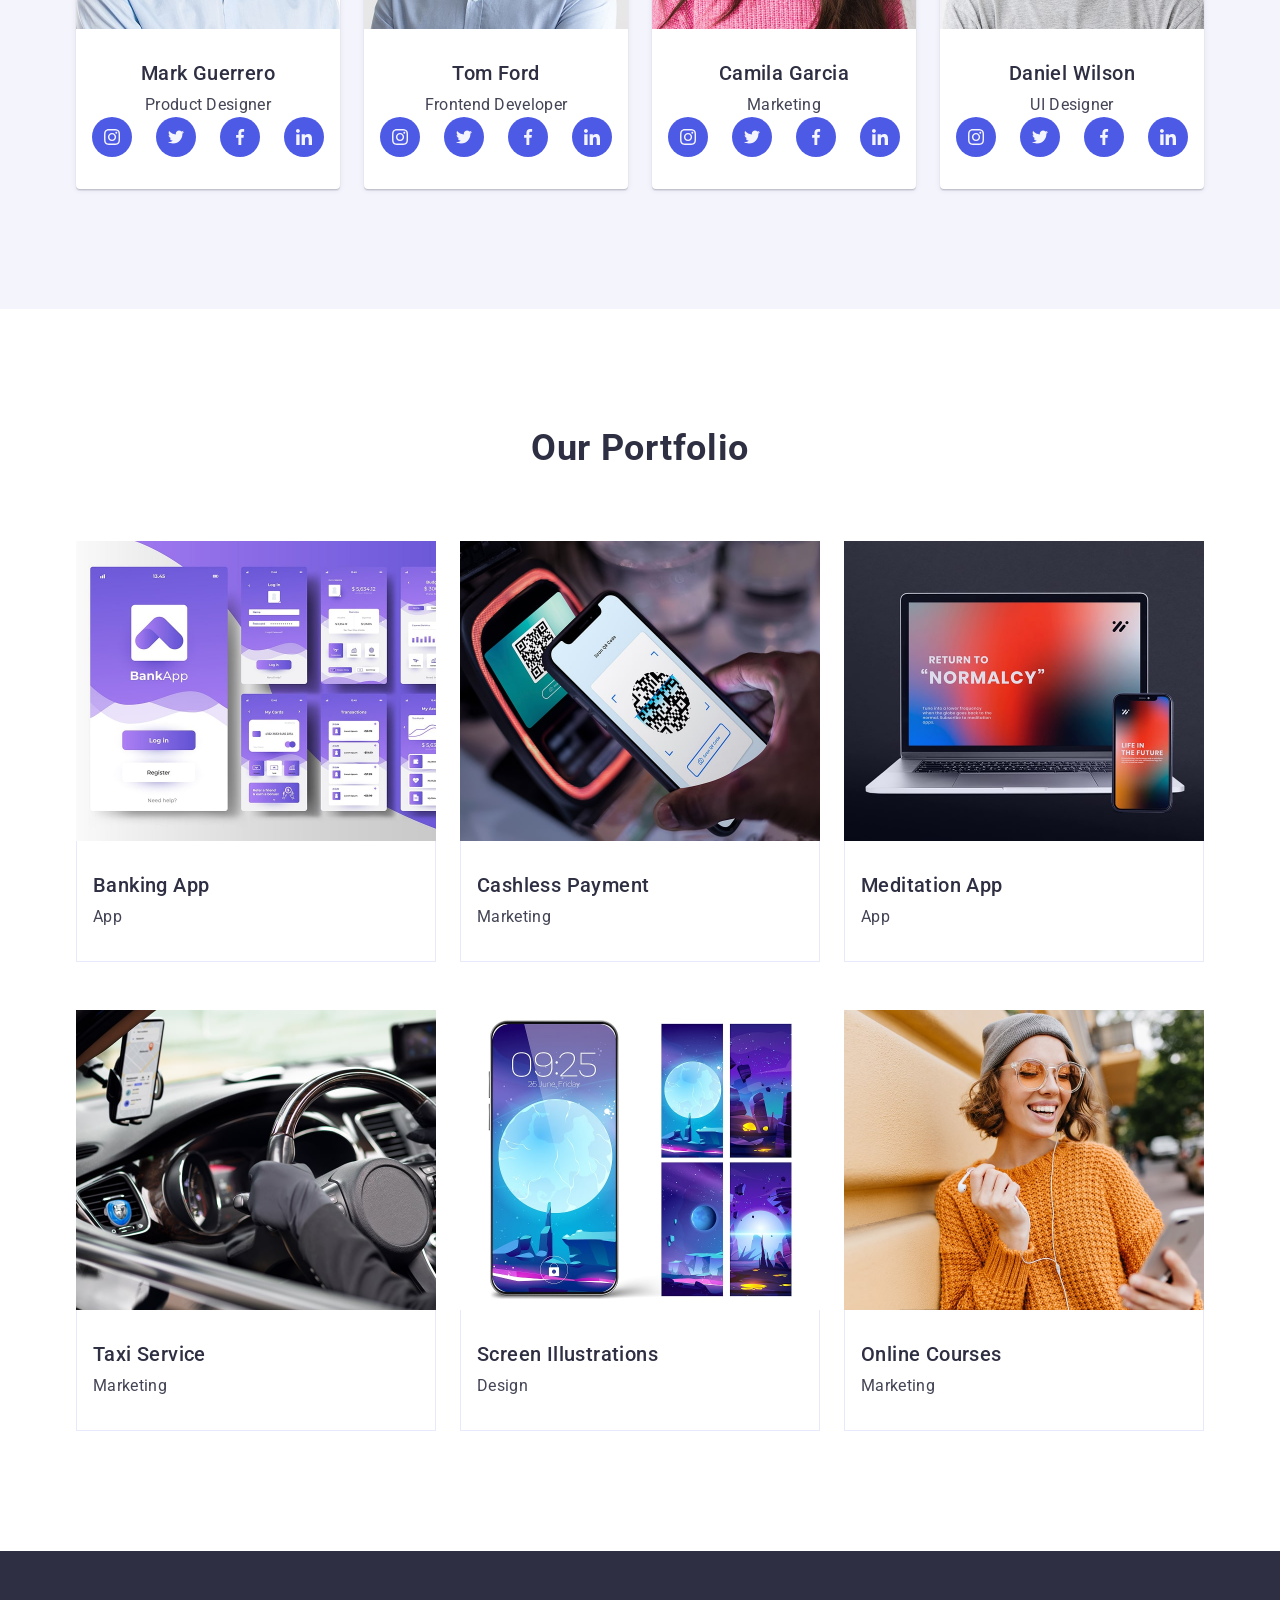
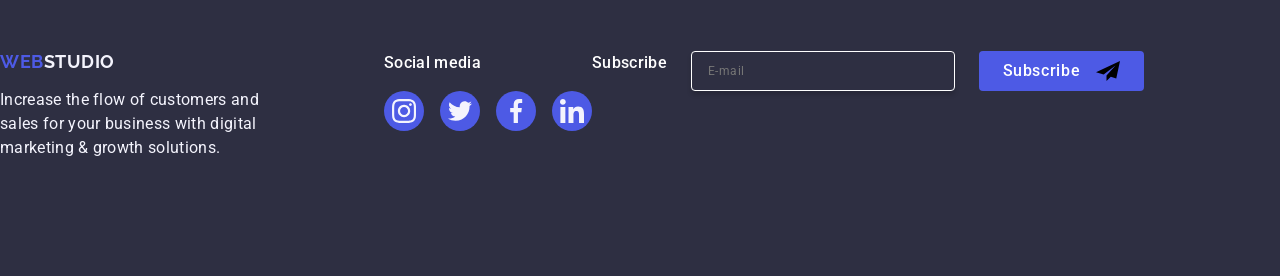
==== commit 634b0d2f: "hw-5" ====
--- a/index.html
+++ b/index.html
@@ -430,7 +430,6 @@
               value="true"
               name="user-privacy"
             />
-
             <label class="label-accept-privacy" for="user-privacy">
                  <span class="span-icon-checkbox">
                      <svg class="icon-accept" width="10" height="8">
--- a/css/styles.css
+++ b/css/styles.css
@@ -441,6 +441,8 @@
 .footer-social-item-icon {
 fill: #f4f4fd;
 }
+
+
 .blackdrop {
 position: fixed;
 top: 0;
@@ -448,7 +450,8 @@
 width: 100%;
 height: 100%;
 background-color: rgba(46, 47, 66, 0.4);
-
+opacity: 0,5;
+visibility: hidden;
 pointer-events: none;
 transition: opacity 250ms cubic-bezier(0.4, 0, 0.2, 1), visibility 250ms cubic-bezier(0.4, 0, 0.2, 1); 
 }
@@ -492,16 +495,20 @@
 }
 
 .close-icon {
+fill: #2e2f42;
 transition: fill 250ms cubic-bezier(0.4, 0, 0.2, 1);
 }
 
-.blackdrop-button:hover
+.blackdrop-button:hover,
 .blackdrop-button:focus {
-border: none;
-background-color: #404bbf;
-fill: #ffffff;
-
-}
+  background-color: #404bbf;
+  border: none;
+}
+.blackdrop-button:hover .close,
+.blackdrop-button:focus .close {
+  fill: #ffffff;
+}
+
 .blackdrop-text {
 font-weight: 500;
 font-size: 16px;
@@ -540,16 +547,15 @@
 transition: border-color 250ms cubic-bezier(0.4, 0, 0.2, 1); 
  border: 1px solid rgba(46, 47, 66, 0.4); 
 }
-.input-modal:focus .input-icon {
+.input-modal:focus  {
 border-color: #4D5AE5;
-fill: #4D5AE5;
 }
 .input-icon {
 position: absolute;
 left: 16px;
-top: 50%;
-transform: translateY(-50%);
-transition: fill 250ms cubic-bezier(0.4, 0, 0.2, 1); 
+ top: 50%;
+ transform: translateY(-50%);
+  transition: fill 250ms cubic-bezier(0.4, 0, 0.2, 1);
 }
 .comment {
 margin-bottom: 16px;
@@ -605,13 +611,20 @@
 cursor: pointer;
 background-color: #4D5AE5;
 border: none;
-background-color 250ms cubic-bezier(0.4, 0, 0.2, 1); 
+transition: background-color 250ms cubic-bezier(0.4, 0, 0.2, 1);
 }
 .box-checkbox-modal {
 margin-bottom: 24px; 
 }
 .link-privacy-modal {
 color: #4d5ae5;
+}
+
+
+.input-checkbox-modal:checked+.span-icon-checkbox {
+background-color: #404bbf;
+border: none; 
+fill:#F4F4FD;
 }
 .footer-subscribe-text {
 font-weight: 500;
@@ -655,6 +668,7 @@
 background-color: #4D5AE5;
 border: none;
 border-radius: 4px;
+min-width: 165px;
 }
 .footer-btn-icon {
 margin-left: 16px; 
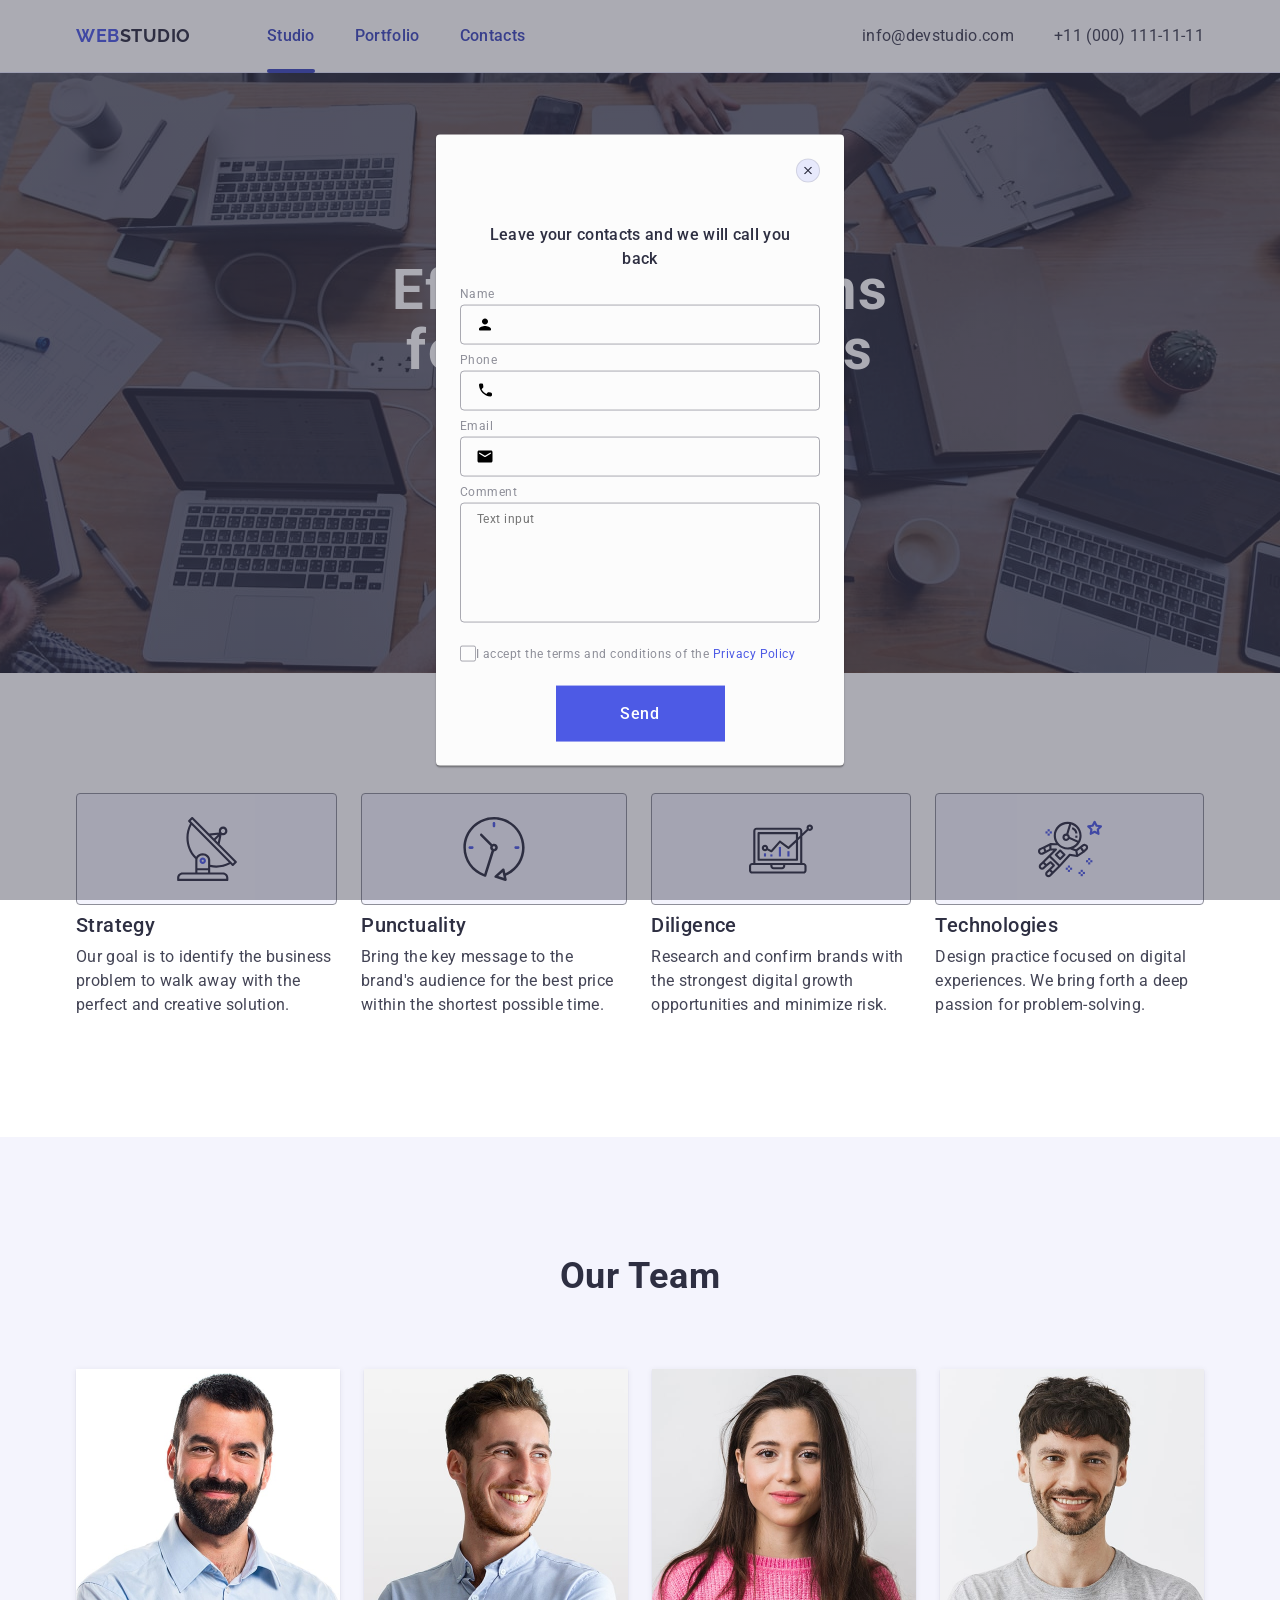
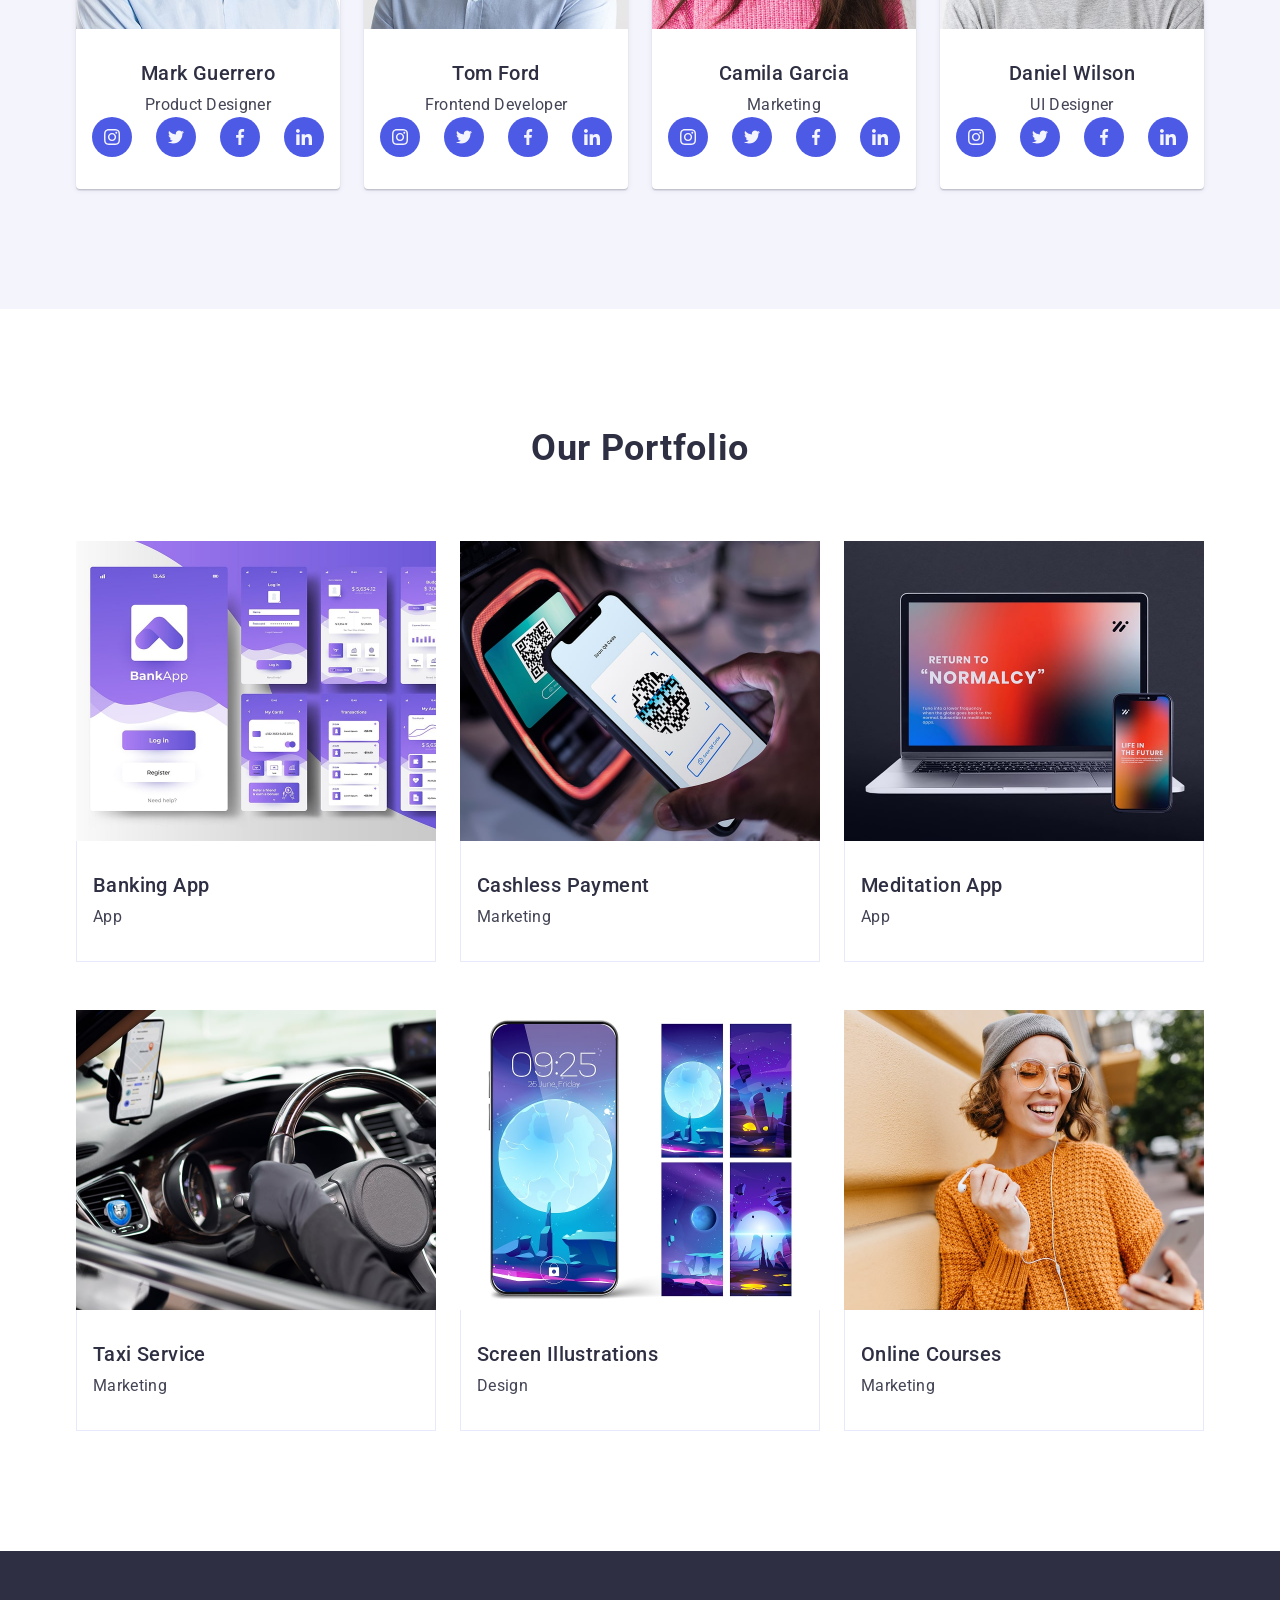
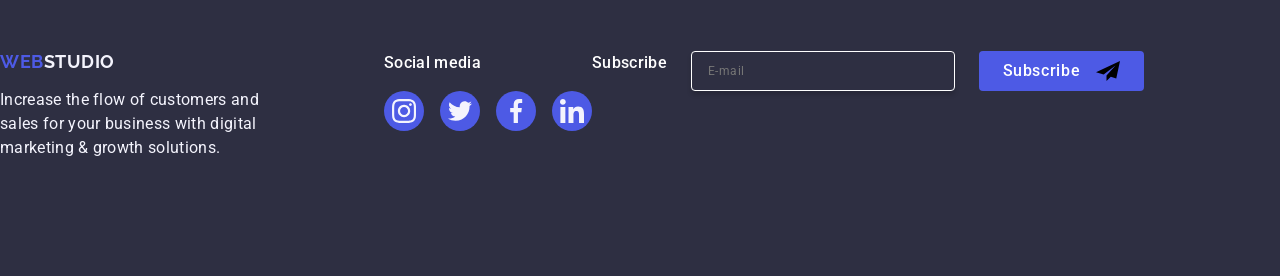
==== commit ddc3cd29: "hw-5" ====
--- a/index.html
+++ b/index.html
@@ -353,9 +353,14 @@
     <div class="footer-form">
     <p class="footer-subscribe-text">Subscribe</p>
 <form class="footer-form">
-    <label class="footer-form-email" for="">
-        <input class="footer-input-email" name="user-email" type="email" placeholder="E-mail">
-        </label>
+   <label class="footer-form-email" for="customer-email">
+              <input
+                class="footer-input-email"
+                name="customer-email"
+                type="email"
+                placeholder="E-mail"
+              />
+            </label>
         <button class="footer-btn-submit" type="submit">Subscribe
             <svg class="footer-btn-icon" width="24" height="24">
               <use href="./images/icons.svg#icon-submit"></use>
@@ -406,12 +411,13 @@
     </div>
     <div class="input-container">
     <label class="label-modal" for="user-email">Email</label>
-         <div class="box-input-modal">
-        <input 
-            class="input-modal"
-            type="text"
-            name="user-email" 
-            id="email"/>
+            <div class="box-input-modal">
+              <input
+                class="input-modal"
+                type="text"
+                name="user-email"
+                id="email"
+              />
         <svg class="input-icon" width="18" height="24">
         <use href="./images/icons.svg#icon-email"></use>
         </svg>
--- a/css/styles.css
+++ b/css/styles.css
@@ -456,7 +456,7 @@
 transition: opacity 250ms cubic-bezier(0.4, 0, 0.2, 1), visibility 250ms cubic-bezier(0.4, 0, 0.2, 1); 
 }
 
- .blackdrop .is-open {
+ .blackdrop.is-open {
 opacity: 1;
 visibility: visible;
 pointer-events: auto;
@@ -499,15 +499,20 @@
 transition: fill 250ms cubic-bezier(0.4, 0, 0.2, 1);
 }
 
+
 .blackdrop-button:hover,
 .blackdrop-button:focus {
   background-color: #404bbf;
   border: none;
 }
-.blackdrop-button:hover .close,
-.blackdrop-button:focus .close {
-  fill: #ffffff;
-}
+
+.blackdrop-button:hover .close-icon,
+.blackdrop-button:focus .close-icon {
+fill: #FFFFFF;
+}
+
+
+
 
 .blackdrop-text {
 font-weight: 500;
@@ -579,6 +584,7 @@
 .text-area:focus {
 border-color: #4D5AE5;
 }
+
 .label-accept-privacy {
 font-size: 12px;
 line-height: 1.17;
@@ -613,15 +619,25 @@
 border: none;
 transition: background-color 250ms cubic-bezier(0.4, 0, 0.2, 1);
 }
+.form-send-btn {
+    margin: 0 auto;
+}
+.form-send-btn:hover,
+.form-send-btn:focus {
+    background-color: #404BBF;
+}
 .box-checkbox-modal {
 margin-bottom: 24px; 
 }
 .link-privacy-modal {
 color: #4d5ae5;
 }
-
-
-.input-checkbox-modal:checked+.span-icon-checkbox {
+.box-input-modal:focus-within .input-icon {
+    fill: #4D5AE5;
+}
+
+.input-checkbox-modal:checked +.label-accept-privacy 
+.span-icon-checkbox {
 background-color: #404bbf;
 border: none; 
 fill:#F4F4FD;
